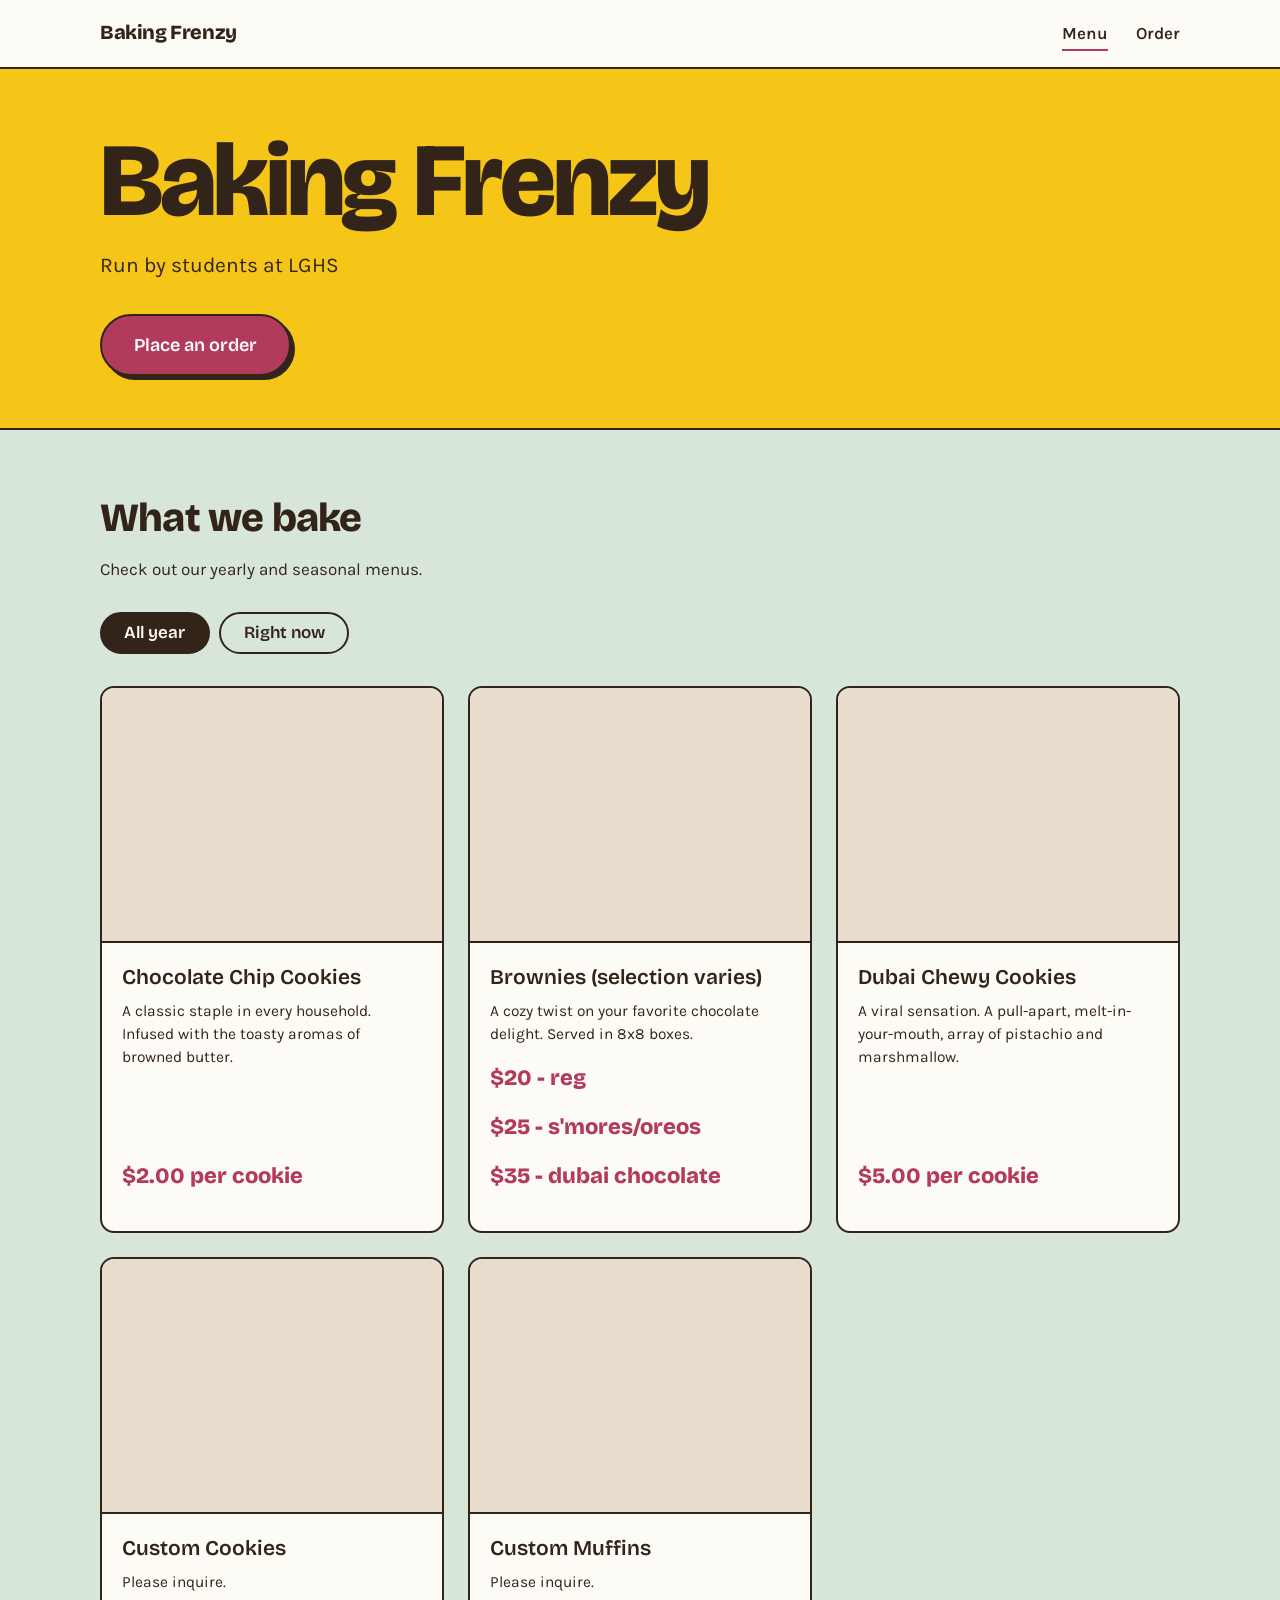
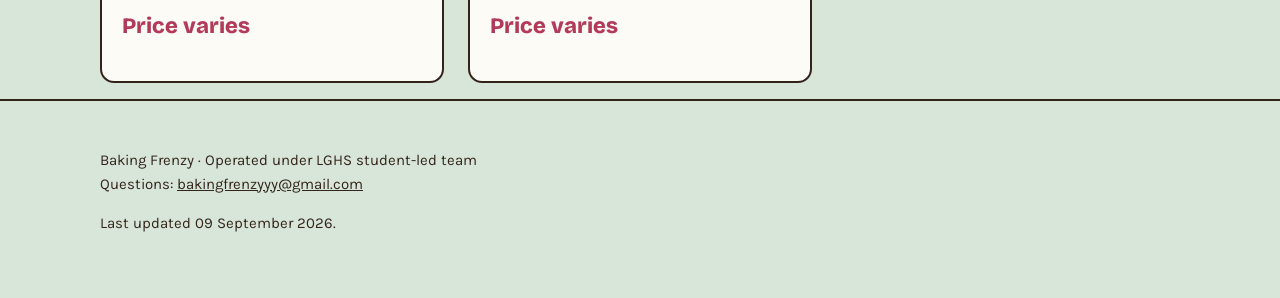
==== index.html @ 13e619d9 "Fix HTML structure for cookie article" ====
<!DOCTYPE html>
<html lang="en">
<head>
<meta charset="utf-8">
<meta name="viewport" content="width=device-width, initial-scale=1">

<!-- EDIT THIS -->
<title>Baking Frenzy</title>
<meta name="description" content="">

<link rel="preconnect" href="https://fonts.googleapis.com">
<link rel="preconnect" href="https://fonts.gstatic.com" crossorigin>
<link href="https://fonts.googleapis.com/css2?family=Bricolage+Grotesque:opsz,wght@12..96,600;12..96,800&family=Karla:ital,wght@0,400;0,600;1,400&display=swap" rel="stylesheet">
<link rel="stylesheet" href="styles.css">
</head>

<body>

<nav class="nav">
  <div class="wrap">
    <a class="shopname" href="index.html">Baking Frenzy</a>
    <a class="link here" href="index.html">Menu</a>
    <a class="link" href="order.html">Order</a>
  </div>
</nav>

<header class="hero">
  <div class="wrap">
    <!-- EDIT THIS -->
    <h1>Baking Frenzy</h1>
    <p>Run by students at LGHS</p>
    <a class="order-btn" href="order.html">Place an order</a>
  </div>
</header>

<main>
  <section class="menu">
    <div class="wrap">
      <h2>What we bake</h2>
      <p class="section-note">Check out our yearly and seasonal menus.</p>

      <div class="tablist" role="tablist" aria-label="Menu sections">
        <button class="tab" role="tab" id="tab-always" aria-controls="panel-always" aria-selected="true">All year</button>
        <button class="tab" role="tab" id="tab-seasonal" aria-controls="panel-seasonal" aria-selected="false">Right now</button>
      </div>

      <section class="panel" id="panel-always" role="tabpanel" aria-labelledby="tab-always" tabindex="0">
        <div class="grid">
          <article class="item">
            <div class="photo" style="background-image: url('images/cookies.jpg')"></div>
            <div class="text">
              <h3>Chocolate Chip Cookies</h3>
              <p>A classic staple in every household. Infused with the toasty aromas of browned butter.</p>
              <p class="price">$2.00 per cookie</p>
            </div>
          </article>
          <article class="item">
            <div class="photo" style="background-image: url('images/brownies.jpg')"></div>
            <div class="text">
              <h3>Brownies (selection varies)</h3>
              <p>A cozy twist on your favorite chocolate delight. Served in 8x8 boxes.</p>
              <p class="price">$20 - reg</p>
              <p class="price">$25 - s'mores/oreos</p>
              <p class="price">$35 - dubai chocolate</p>
            </div>
          </article>
          <article class="item">
            <div class="photo" style="background-image: url('images/lemon-bars.jpg')"></div>
            <div class="text">
              <h3>Dubai Chewy Cookies</h3>
              <p>A viral sensation. A pull-apart, melt-in-your-mouth, array of pistachio and marshmallow.</p>
              <p class="price">$5.00 per cookie</p>
            </div>
          </article>
          <article class="item">
            <div class="photo" style="background-image: url('images/banana-bread.jpg')"></div>
            <div class="text">
              <h3>Custom Cookies</h3>
              <p>Please inquire.</p>
              <p class="price">Price varies</p>
            </div>
          </article>
          <article class="item">
            <div class="photo" style="background-image: url('images/cinnamon-rolls.jpg')"></div>
            <div class="text">
              <h3>Custom Muffins</h3>
              <p>Please inquire.</p>
              <p class="price">Price varies</p>
            </div>
          </article>
      </section>

      <section class="panel" id="panel-seasonal" role="tabpanel" aria-labelledby="tab-seasonal" tabindex="0" hidden>
        <p class="window-note">Available until November 21st.</p>
        <div class="grid">
          <article class="item">
            <div class="photo" style="background-image: url('images/pumpkin-loaf.jpg')"></div>
            <div class="text">
              <h3>Coffee Cake Muffins</h3>
              <p>The ultimate comfort food, topped with iced cinnamon streusel.</p>
              <p class="price">$2.60 per muffin</p>
            </div>
          </article>
          <article class="item">
            <div class="photo" style="background-image: url('images/gingerbread.jpg')"></div>
            <div class="text">
              <h3>Apple Crumble Muffins</h3>
              <p>Warm and cozy, topped with iced cinnamon streusel.</p>
              <p class="price">$3.20 per muffin</p>
            </div>
          </article>
          <article class="item">
            <div class="photo" style="background-image: url('images/apple-hand-pies.jpg')"></div>
            <div class="text">
              <h3>Pumpkin Pie Cookies</h3>
              <p>Pumpkin pie in a cookie.</p>
              <p class="price">$2.80 per cookie</p>
            </div>
          </article>
          <article class="item">
            <div class="photo" style="background-image: url('images/cookies.jpg')"></div>
            <div class="text">
              <h3>Maple-Infused Chocolate Chip Cookies</h3>
              <p>An autumnal twist on a classic chocolate chip cookie.</p>
              <p class="price">$2.25 per cookie</p>
            </div>
          </article>
        </div>
      </section>

    </div>
  </section>
</main>

<footer>
  <div class="wrap">
    <!-- EDIT THIS -->
    <p>Baking Frenzy · Operated under LGHS student-led team<br>
    Questions: <a href="mailto:bakingfrenzyyy@gmail.com">bakingfrenzyyy@gmail.com</a></p>
    <p>Last updated 09 September 2026.</p>
  </div>
</footer>

<script>
/* Tab switching. Works for any number of tabs. */
const tabs = Array.from(document.querySelectorAll('.tab'));

function showTab(tab) {
  tabs.forEach(t => {
    const isChosen = t === tab;
    t.setAttribute('aria-selected', isChosen);
    document.getElementById(t.getAttribute('aria-controls')).hidden = !isChosen;
  });
}

tabs.forEach(tab => {
  tab.addEventListener('click', () => {
    showTab(tab);
    history.replaceState(null, '', '#' + tab.id.replace('tab-', ''));
  });
});

document.querySelector('.tablist').addEventListener('keydown', e => {
  const i = tabs.indexOf(document.activeElement);
  if (i === -1) return;
  let next;
  if (e.key === 'ArrowRight') next = tabs[(i + 1) % tabs.length];
  if (e.key === 'ArrowLeft')  next = tabs[(i - 1 + tabs.length) % tabs.length];
  if (next) { next.focus(); showTab(next); e.preventDefault(); }
});

const fromLink = document.getElementById('tab-' + location.hash.slice(1));
if (fromLink) showTab(fromLink);
</script>

</body>
</html>
---- styles.css ----
/* ============================================================
   COLOURS AND FONTS
   Change these six values and both pages change.
   ============================================================ */
:root {
  --ink:      #33241a;   /* dark cocoa brown — all the text */
  --mint:     #d8e6da;   /* pale pistachio — page background */
  --butter:   #f5c518;   /* yellow — the hero band */
  --card:     #fdfbf6;   /* off-white — the item cards */
  --jam:      #b23a5b;   /* raspberry — prices and the order button */

  --display: "Bricolage Grotesque", system-ui, sans-serif;
  --body:    "Karla", system-ui, sans-serif;
}

*, *::before, *::after { box-sizing: border-box; }

body {
  margin: 0;
  background: var(--mint);
  color: var(--ink);
  font-family: var(--body);
  font-size: 1.0625rem;
  line-height: 1.6;
  -webkit-font-smoothing: antialiased;
}

a:focus-visible, button:focus-visible {
  outline: 3px solid var(--ink);
  outline-offset: 3px;
}

.wrap {
  width: min(1080px, 100% - 2.5rem);
  margin-inline: auto;
}

/* ============================================================
   NAV BAR — sits on every page
   ============================================================ */
.nav {
  background: var(--card);
  border-bottom: 2px solid var(--ink);
}

.nav .wrap {
  display: flex;
  flex-wrap: wrap;
  align-items: baseline;
  gap: 0.5rem 1.75rem;
  padding: 1rem 0;
}

.nav .shopname {
  font-family: var(--display);
  font-weight: 800;
  font-size: 1.25rem;
  letter-spacing: -0.02em;
  text-decoration: none;
  color: var(--ink);
  margin-right: auto;
}

.nav a.link {
  color: var(--ink);
  text-decoration: none;
  font-weight: 600;
  padding-bottom: 2px;
  border-bottom: 2px solid transparent;
}
.nav a.link:hover { border-bottom-color: var(--ink); }

/* Add class="here" to the link for the page you're on */
.nav a.here { border-bottom-color: var(--jam); }

/* ============================================================
   HERO — the yellow band
   ============================================================ */
.hero {
  background: var(--butter);
  border-bottom: 2px solid var(--ink);
  padding: 4rem 0 3.25rem;
}

.hero h1 {
  font-family: var(--display);
  font-weight: 800;
  font-size: clamp(2.75rem, 11vw, 6.5rem);
  line-height: 0.92;
  letter-spacing: -0.03em;
  margin: 0 0 1.25rem;
  max-width: 12ch;
}

.hero p {
  font-size: clamp(1.0625rem, 2.2vw, 1.3125rem);
  max-width: 48ch;
  margin: 0 0 2rem;
}

.hero .fineprint {
  font-size: 0.9375rem;
  margin: 1rem 0 0;
  opacity: 0.75;
}

/* Smaller hero for the order page */
.hero.slim { padding: 3rem 0 2.5rem; }
.hero.slim h1 { font-size: clamp(2.25rem, 8vw, 4rem); max-width: 16ch; }

/* ============================================================
   BUTTON
   ============================================================ */
.order-btn {
  display: inline-block;
  background: var(--jam);
  color: #fff;
  font-family: var(--display);
  font-weight: 600;
  font-size: 1.125rem;
  text-decoration: none;
  padding: 0.9rem 2rem;
  border-radius: 999px;
  border: 2px solid var(--ink);
  box-shadow: 4px 4px 0 var(--ink);
  transition: transform 0.12s ease, box-shadow 0.12s ease;
}
.order-btn:hover {
  transform: translate(2px, 2px);
  box-shadow: 2px 2px 0 var(--ink);
}

/* ============================================================
   MENU + TABS
   ============================================================ */
.menu { padding: 3.5rem 0 1rem; }

.menu h2, .ordering h2 {
  font-family: var(--display);
  font-weight: 800;
  font-size: clamp(1.75rem, 5vw, 2.5rem);
  letter-spacing: -0.02em;
  margin: 0 0 0.4rem;
}

.section-note {
  margin: 0 0 1.75rem;
  max-width: 52ch;
}

.tablist {
  display: flex;
  flex-wrap: wrap;
  gap: 0.6rem;
  margin-bottom: 2rem;
}

.tab {
  font-family: var(--display);
  font-weight: 600;
  font-size: 1.0625rem;
  cursor: pointer;
  background: transparent;
  color: var(--ink);
  border: 2px solid var(--ink);
  border-radius: 999px;
  padding: 0.55rem 1.4rem;
}

/* The selected tab fills in. aria-selected is set by the script,
   so the styling and the accessibility state can never disagree. */
.tab[aria-selected="true"] {
  background: var(--ink);
  color: var(--card);
}

/* Hidden panels. [hidden] needs this because display:grid would override it. */
.panel[hidden] { display: none; }

.grid {
  display: grid;
  grid-template-columns: repeat(auto-fill, minmax(260px, 1fr));
  gap: 1.5rem;
}

.item {
  background: var(--card);
  border: 2px solid var(--ink);
  border-radius: 14px;
  overflow: hidden;
  display: flex;
  flex-direction: column;
}

/* PHOTOS: change the url() in the HTML, e.g. url('images/cookies.jpg')
   A missing file shows a soft colour block, not a broken-image icon. */
.item .photo {
  aspect-ratio: 4 / 3;
  background-color: #e8ddcd;
  background-size: cover;
  background-position: center;
  border-bottom: 2px solid var(--ink);
}

.item .text {
  padding: 1.1rem 1.25rem 1.35rem;
  flex: 1;
  display: flex;
  flex-direction: column;
}

.item h3 {
  font-family: var(--display);
  font-weight: 600;
  font-size: 1.3125rem;
  margin: 0 0 0.35rem;
}

.item p {
  margin: 0 0 1rem;
  font-size: 0.9688rem;
  line-height: 1.5;
}

.item .price {
  margin-top: auto;
  font-family: var(--display);
  font-weight: 800;
  font-size: 1.375rem;
  color: var(--jam);
}

/* When something runs out: <article class="item sold-out"> */
.sold-out { opacity: 0.55; }
.sold-out .price::after {
  content: " · sold out";
  font-family: var(--body);
  font-weight: 400;
  font-size: 0.875rem;
  color: var(--ink);
}

/* Small note above the seasonal list */
.window-note {
  font-style: italic;
  margin: -0.5rem 0 1.5rem;
}

/* ============================================================
   ORDER PAGE
   ============================================================ */
.ordering { padding: 3rem 0 4rem; }

.steps {
  list-style: none;
  counter-reset: step;
  padding: 0;
  margin: 0 0 3rem;
  display: grid;
  grid-template-columns: repeat(auto-fit, minmax(240px, 1fr));
  gap: 2rem;
}

.steps li {
  counter-increment: step;
  padding-top: 0.75rem;
  border-top: 2px solid var(--ink);
}

.steps li::before {
  content: counter(step);
  display: block;
  font-family: var(--display);
  font-weight: 800;
  font-size: 2.25rem;
  line-height: 1;
  margin-bottom: 0.35rem;
}

.steps strong {
  font-family: var(--display);
  font-weight: 600;
  display: block;
  font-size: 1.125rem;
  margin-bottom: 0.2rem;
}

/* Wrapper that keeps the Google Form from overflowing on phones */
.formbox {
  background: var(--card);
  border: 2px solid var(--ink);
  border-radius: 14px;
  padding: 0.5rem;
  max-width: 680px;
}
.formbox iframe {
  width: 100%;
  border: 0;
  display: block;
}

/* ============================================================
   FOOTER
   ============================================================ */
footer {
  border-top: 2px solid var(--ink);
  padding: 2rem 0 3rem;
  font-size: 0.9375rem;
}
footer a { color: var(--ink); }

@media (prefers-reduced-motion: reduce) {
  * { transition: none !important; }
}
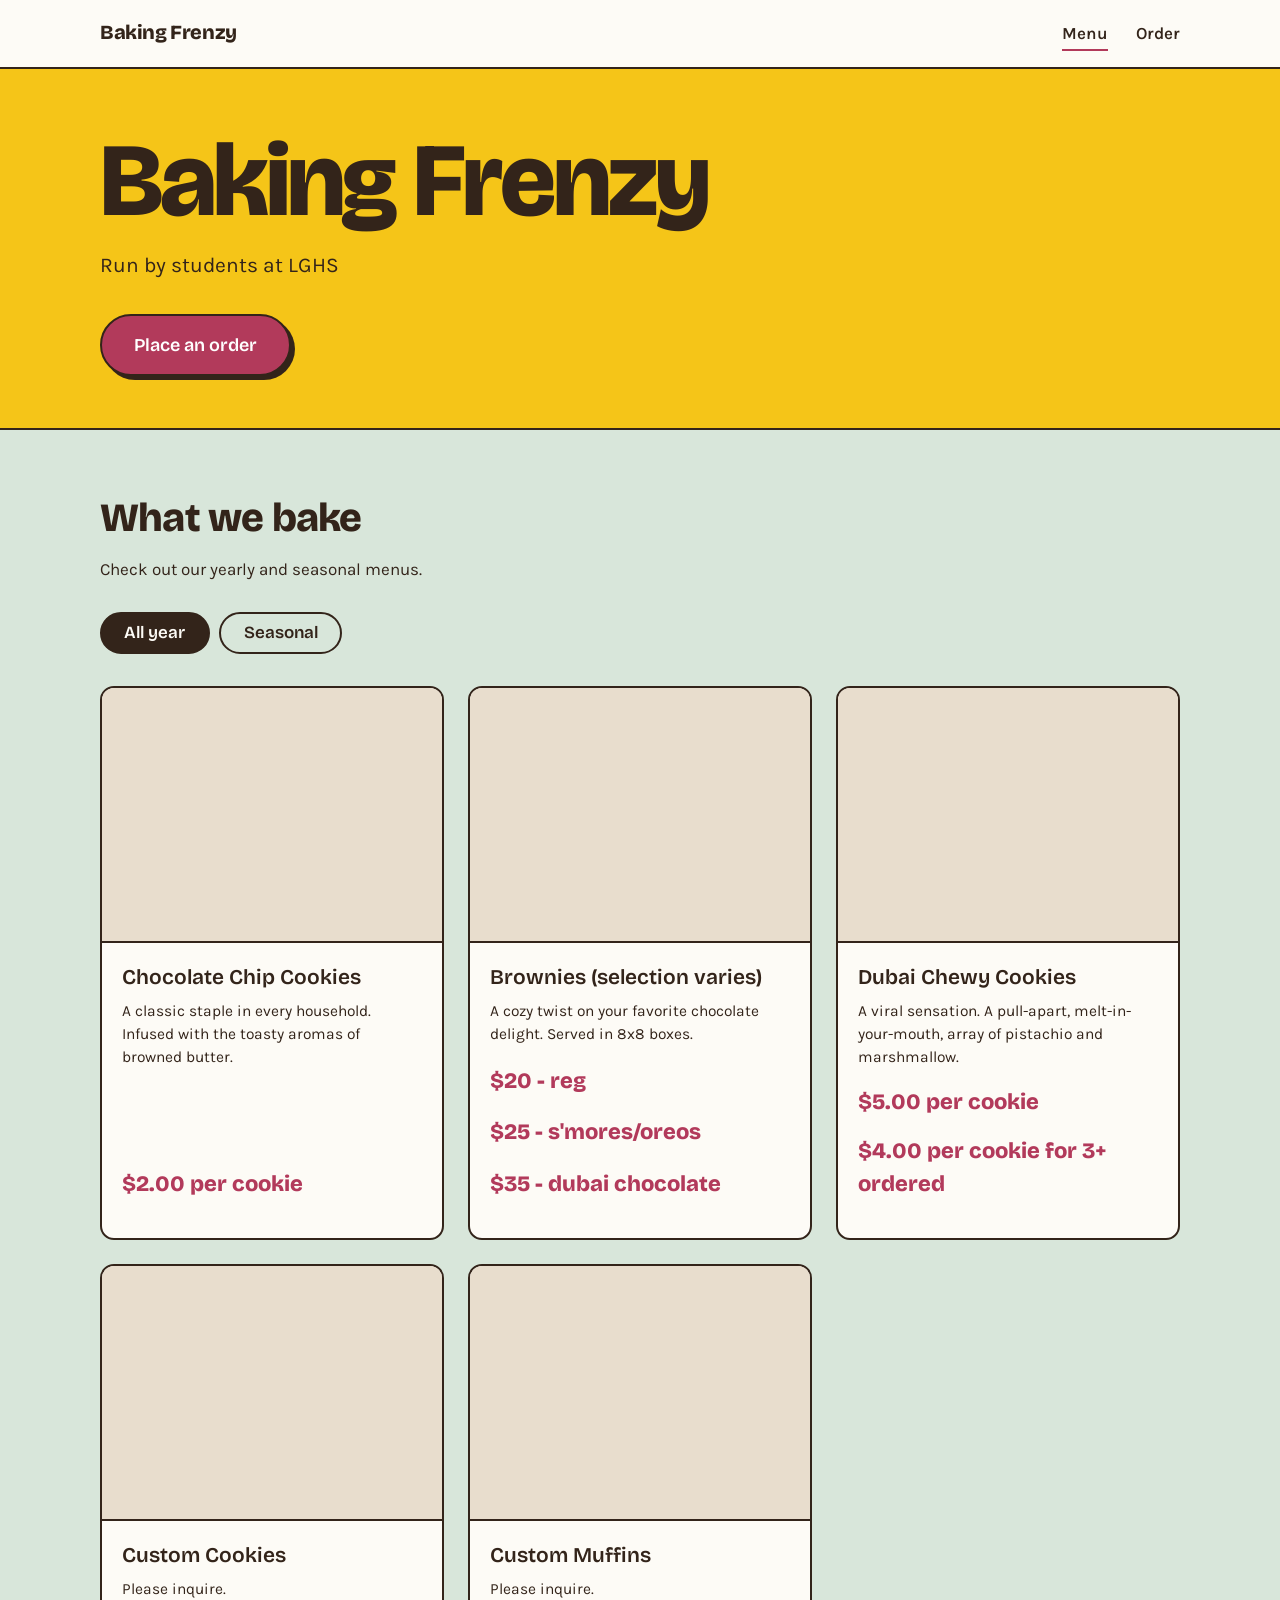
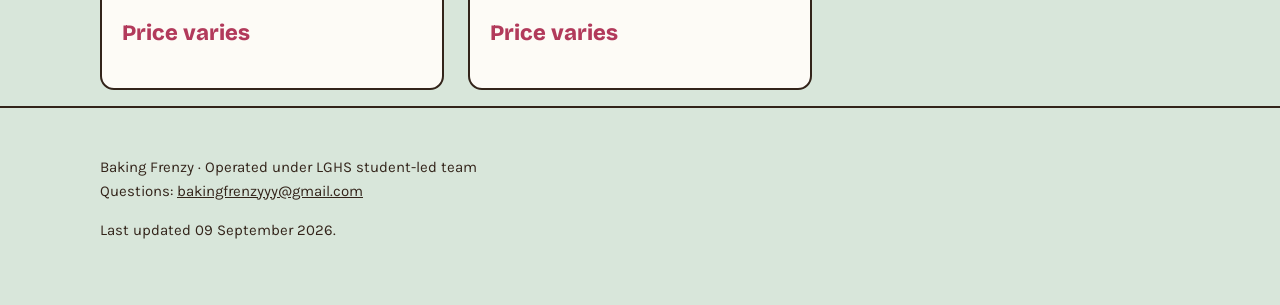
==== commit 5cff4a48: "Change seasonal tab label and update cookie pricing Updated the seasonal tab label and added a price" ====
--- a/index.html
+++ b/index.html
@@ -41,7 +41,7 @@
 
       <div class="tablist" role="tablist" aria-label="Menu sections">
         <button class="tab" role="tab" id="tab-always" aria-controls="panel-always" aria-selected="true">All year</button>
-        <button class="tab" role="tab" id="tab-seasonal" aria-controls="panel-seasonal" aria-selected="false">Right now</button>
+        <button class="tab" role="tab" id="tab-seasonal" aria-controls="panel-seasonal" aria-selected="false">Seasonal</button>
       </div>
 
       <section class="panel" id="panel-always" role="tabpanel" aria-labelledby="tab-always" tabindex="0">
@@ -70,6 +70,7 @@
               <h3>Dubai Chewy Cookies</h3>
               <p>A viral sensation. A pull-apart, melt-in-your-mouth, array of pistachio and marshmallow.</p>
               <p class="price">$5.00 per cookie</p>
+              <p class="price">$4.00 per cookie for 3+ ordered</p>
             </div>
           </article>
           <article class="item">
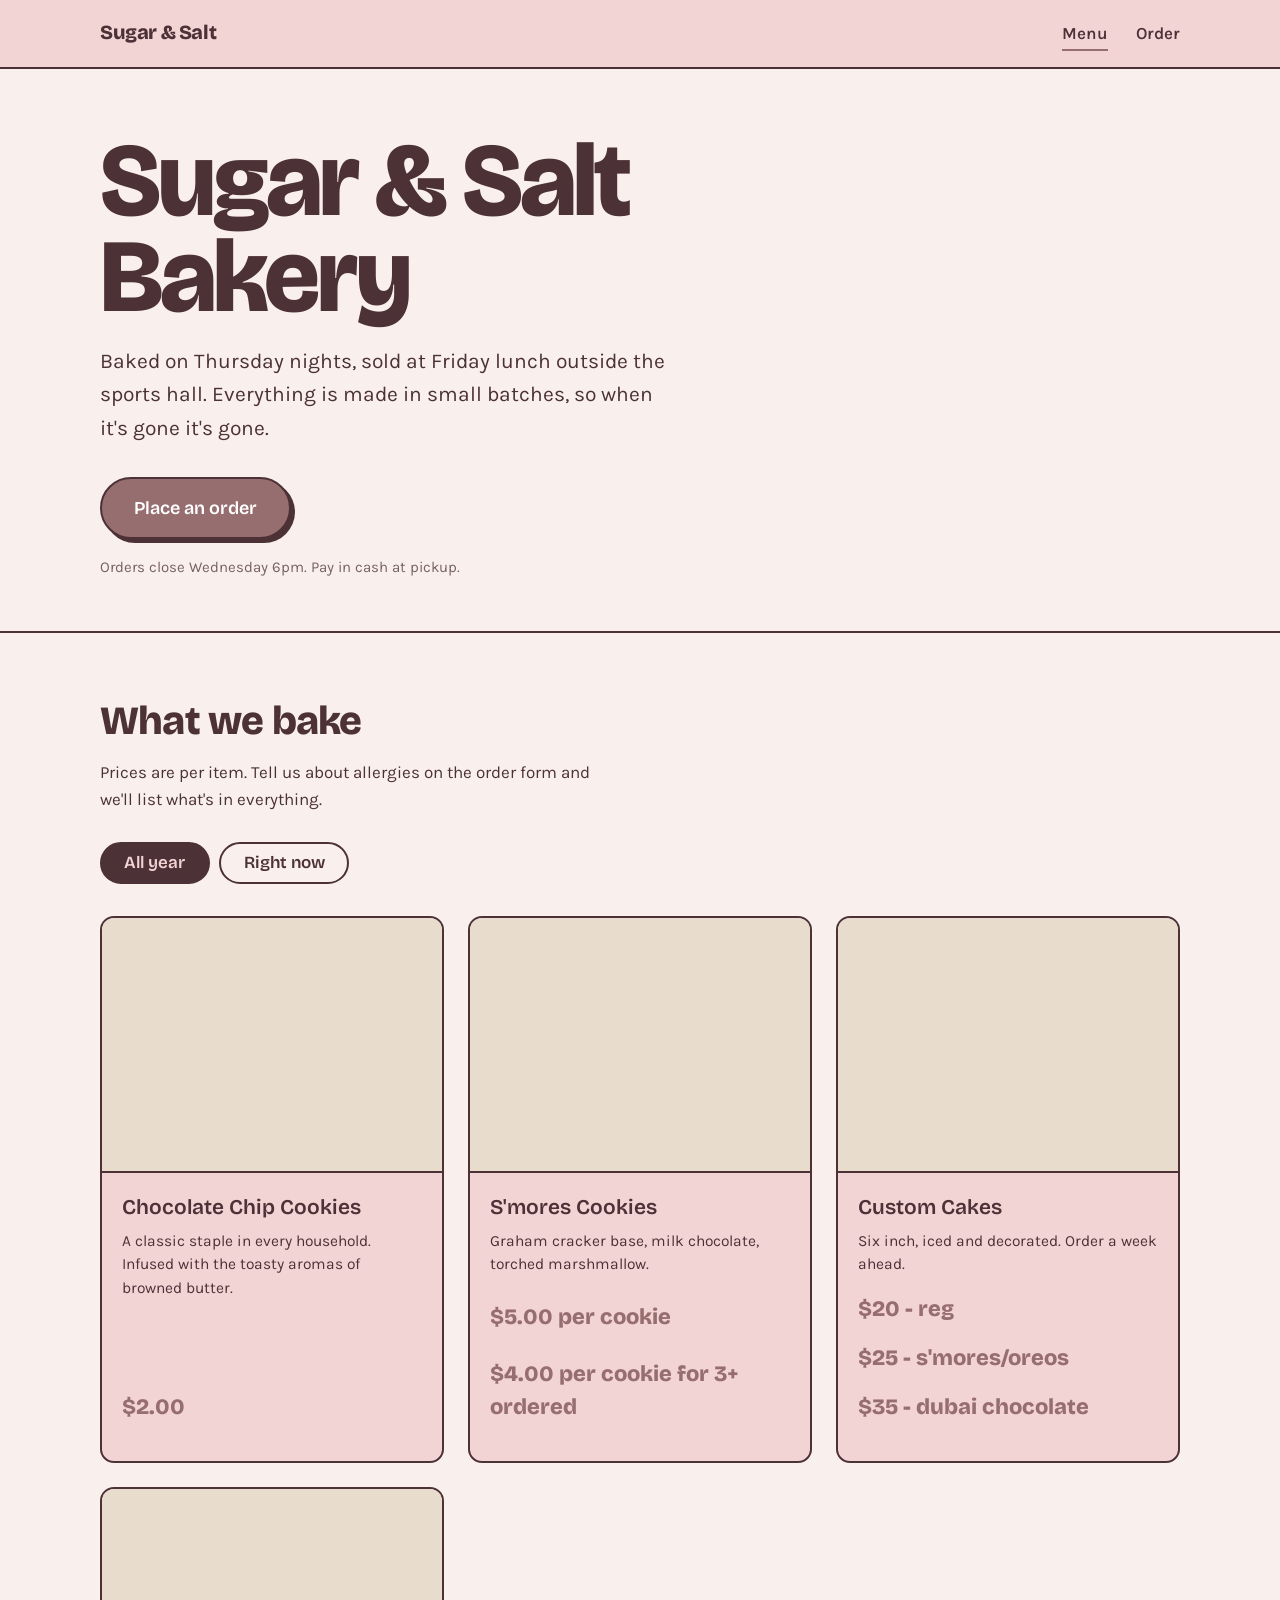
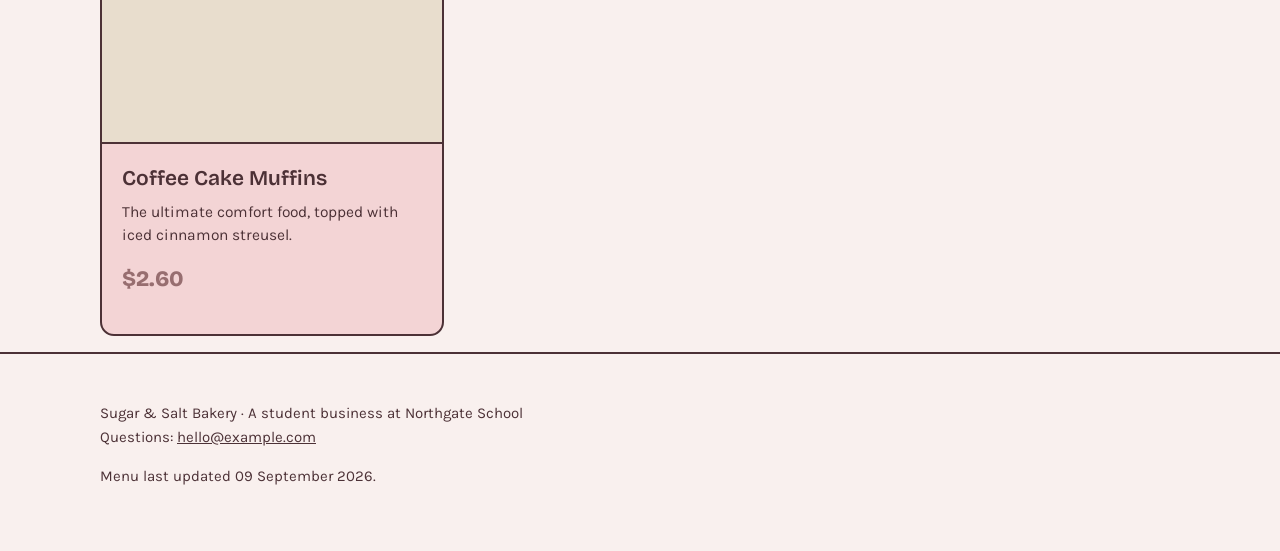
==== commit 3e82c3b6: "Add files via upload" ====
--- a/index.html
+++ b/index.html
@@ -1,178 +1,165 @@
-<!DOCTYPE html>
-<html lang="en">
-<head>
-<meta charset="utf-8">
-<meta name="viewport" content="width=device-width, initial-scale=1">
-
-<!-- EDIT THIS -->
-<title>Baking Frenzy</title>
-<meta name="description" content="">
-
-<link rel="preconnect" href="https://fonts.googleapis.com">
-<link rel="preconnect" href="https://fonts.gstatic.com" crossorigin>
-<link href="https://fonts.googleapis.com/css2?family=Bricolage+Grotesque:opsz,wght@12..96,600;12..96,800&family=Karla:ital,wght@0,400;0,600;1,400&display=swap" rel="stylesheet">
-<link rel="stylesheet" href="styles.css">
-</head>
-
-<body>
-
-<nav class="nav">
-  <div class="wrap">
-    <a class="shopname" href="index.html">Baking Frenzy</a>
-    <a class="link here" href="index.html">Menu</a>
-    <a class="link" href="order.html">Order</a>
-  </div>
-</nav>
-
-<header class="hero">
-  <div class="wrap">
-    <!-- EDIT THIS -->
-    <h1>Baking Frenzy</h1>
-    <p>Run by students at LGHS</p>
-    <a class="order-btn" href="order.html">Place an order</a>
-  </div>
-</header>
-
-<main>
-  <section class="menu">
-    <div class="wrap">
-      <h2>What we bake</h2>
-      <p class="section-note">Check out our yearly and seasonal menus.</p>
-
-      <div class="tablist" role="tablist" aria-label="Menu sections">
-        <button class="tab" role="tab" id="tab-always" aria-controls="panel-always" aria-selected="true">All year</button>
-        <button class="tab" role="tab" id="tab-seasonal" aria-controls="panel-seasonal" aria-selected="false">Seasonal</button>
-      </div>
-
-      <section class="panel" id="panel-always" role="tabpanel" aria-labelledby="tab-always" tabindex="0">
-        <div class="grid">
-          <article class="item">
-            <div class="photo" style="background-image: url('images/cookies.jpg')"></div>
-            <div class="text">
-              <h3>Chocolate Chip Cookies</h3>
-              <p>A classic staple in every household. Infused with the toasty aromas of browned butter.</p>
-              <p class="price">$2.00 per cookie</p>
-            </div>
-          </article>
-          <article class="item">
-            <div class="photo" style="background-image: url('images/brownies.jpg')"></div>
-            <div class="text">
-              <h3>Brownies (selection varies)</h3>
-              <p>A cozy twist on your favorite chocolate delight. Served in 8x8 boxes.</p>
-              <p class="price">$20 - reg</p>
-              <p class="price">$25 - s'mores/oreos</p>
-              <p class="price">$35 - dubai chocolate</p>
-            </div>
-          </article>
-          <article class="item">
-            <div class="photo" style="background-image: url('images/lemon-bars.jpg')"></div>
-            <div class="text">
-              <h3>Dubai Chewy Cookies</h3>
-              <p>A viral sensation. A pull-apart, melt-in-your-mouth, array of pistachio and marshmallow.</p>
-              <p class="price">$5.00 per cookie</p>
-              <p class="price">$4.00 per cookie for 3+ ordered</p>
-            </div>
-          </article>
-          <article class="item">
-            <div class="photo" style="background-image: url('images/banana-bread.jpg')"></div>
-            <div class="text">
-              <h3>Custom Cookies</h3>
-              <p>Please inquire.</p>
-              <p class="price">Price varies</p>
-            </div>
-          </article>
-          <article class="item">
-            <div class="photo" style="background-image: url('images/cinnamon-rolls.jpg')"></div>
-            <div class="text">
-              <h3>Custom Muffins</h3>
-              <p>Please inquire.</p>
-              <p class="price">Price varies</p>
-            </div>
-          </article>
-      </section>
-
-      <section class="panel" id="panel-seasonal" role="tabpanel" aria-labelledby="tab-seasonal" tabindex="0" hidden>
-        <p class="window-note">Available until November 21st.</p>
-        <div class="grid">
-          <article class="item">
-            <div class="photo" style="background-image: url('images/pumpkin-loaf.jpg')"></div>
-            <div class="text">
-              <h3>Coffee Cake Muffins</h3>
-              <p>The ultimate comfort food, topped with iced cinnamon streusel.</p>
-              <p class="price">$2.60 per muffin</p>
-            </div>
-          </article>
-          <article class="item">
-            <div class="photo" style="background-image: url('images/gingerbread.jpg')"></div>
-            <div class="text">
-              <h3>Apple Crumble Muffins</h3>
-              <p>Warm and cozy, topped with iced cinnamon streusel.</p>
-              <p class="price">$3.20 per muffin</p>
-            </div>
-          </article>
-          <article class="item">
-            <div class="photo" style="background-image: url('images/apple-hand-pies.jpg')"></div>
-            <div class="text">
-              <h3>Pumpkin Pie Cookies</h3>
-              <p>Pumpkin pie in a cookie.</p>
-              <p class="price">$2.80 per cookie</p>
-            </div>
-          </article>
-          <article class="item">
-            <div class="photo" style="background-image: url('images/cookies.jpg')"></div>
-            <div class="text">
-              <h3>Maple-Infused Chocolate Chip Cookies</h3>
-              <p>An autumnal twist on a classic chocolate chip cookie.</p>
-              <p class="price">$2.25 per cookie</p>
-            </div>
-          </article>
-        </div>
-      </section>
-
-    </div>
-  </section>
-</main>
-
-<footer>
-  <div class="wrap">
-    <!-- EDIT THIS -->
-    <p>Baking Frenzy · Operated under LGHS student-led team<br>
-    Questions: <a href="mailto:bakingfrenzyyy@gmail.com">bakingfrenzyyy@gmail.com</a></p>
-    <p>Last updated 09 September 2026.</p>
-  </div>
-</footer>
-
-<script>
-/* Tab switching. Works for any number of tabs. */
-const tabs = Array.from(document.querySelectorAll('.tab'));
-
-function showTab(tab) {
-  tabs.forEach(t => {
-    const isChosen = t === tab;
-    t.setAttribute('aria-selected', isChosen);
-    document.getElementById(t.getAttribute('aria-controls')).hidden = !isChosen;
-  });
-}
-
-tabs.forEach(tab => {
-  tab.addEventListener('click', () => {
-    showTab(tab);
-    history.replaceState(null, '', '#' + tab.id.replace('tab-', ''));
-  });
-});
-
-document.querySelector('.tablist').addEventListener('keydown', e => {
-  const i = tabs.indexOf(document.activeElement);
-  if (i === -1) return;
-  let next;
-  if (e.key === 'ArrowRight') next = tabs[(i + 1) % tabs.length];
-  if (e.key === 'ArrowLeft')  next = tabs[(i - 1 + tabs.length) % tabs.length];
-  if (next) { next.focus(); showTab(next); e.preventDefault(); }
-});
-
-const fromLink = document.getElementById('tab-' + location.hash.slice(1));
-if (fromLink) showTab(fromLink);
-</script>
-
-</body>
-</html>
+<!DOCTYPE html>
+<html lang="en">
+<head>
+<meta charset="utf-8">
+<meta name="viewport" content="width=device-width, initial-scale=1">
+
+<!-- EDIT THIS -->
+<title>Sugar &amp; Salt Bakery — fresh bakes, Fridays at school</title>
+<meta name="description" content="Small-batch cookies, brownies and breads. Order by Wednesday, pick up Friday lunch.">
+
+<link rel="preconnect" href="https://fonts.googleapis.com">
+<link rel="preconnect" href="https://fonts.gstatic.com" crossorigin>
+<link href="https://fonts.googleapis.com/css2?family=Bricolage+Grotesque:opsz,wght@12..96,600;12..96,800&family=Karla:ital,wght@0,400;0,600;1,400&display=swap" rel="stylesheet">
+<link rel="stylesheet" href="styles.css">
+</head>
+
+<body>
+
+<nav class="nav">
+  <div class="wrap">
+    <a class="shopname" href="index.html">Sugar &amp; Salt</a>
+    <a class="link here" href="index.html">Menu</a>
+    <a class="link" href="order.html">Order</a>
+  </div>
+</nav>
+
+<header class="hero">
+  <div class="wrap">
+    <!-- EDIT THIS -->
+    <h1>Sugar &amp; Salt Bakery</h1>
+    <p>Baked on Thursday nights, sold at Friday lunch outside the sports hall. Everything is made in small batches, so when it's gone it's gone.</p>
+    <a class="order-btn" href="order.html">Place an order</a>
+    <p class="fineprint">Orders close Wednesday 6pm. Pay in cash at pickup.</p>
+  </div>
+</header>
+
+<main>
+  <section class="menu">
+    <div class="wrap">
+      <h2>What we bake</h2>
+      <p class="section-note">Prices are per item. Tell us about allergies on the order form and we'll list what's in everything.</p>
+
+      <div class="tablist" role="tablist" aria-label="Menu sections">
+        <button class="tab" role="tab" id="tab-always" aria-controls="panel-always" aria-selected="true">All year</button>
+        <button class="tab" role="tab" id="tab-seasonal" aria-controls="panel-seasonal" aria-selected="false">Right now</button>
+      </div>
+
+      <section class="panel" id="panel-always" role="tabpanel" aria-labelledby="tab-always" tabindex="0">
+        <div class="grid">
+          <article class="item">
+            <div class="photo" style="background-image: url('images/cookies.jpg')"></div>
+            <div class="text">
+              <h3>Chocolate Chip Cookies</h3>
+              <p>A classic staple in every household. Infused with the toasty aromas of browned butter.</p>
+              <p class="price">$2.00</p>
+            </div>
+          </article>
+          <article class="item">
+            <div class="photo" style="background-image: url('images/smores.jpg')"></div>
+            <div class="text">
+              <h3>S&#x27;mores Cookies</h3>
+              <p>Graham cracker base, milk chocolate, torched marshmallow.</p>
+              <p class="price">$5.00 per cookie</p>
+              <p class="price">$4.00 per cookie for 3+ ordered</p>
+            </div>
+          </article>
+          <article class="item">
+            <div class="photo" style="background-image: url('images/cakes.jpg')"></div>
+            <div class="text">
+              <h3>Custom Cakes</h3>
+              <p>Six inch, iced and decorated. Order a week ahead.</p>
+              <p class="price">$20 - reg</p>
+              <p class="price">$25 - s&#x27;mores/oreos</p>
+              <p class="price">$35 - dubai chocolate</p>
+            </div>
+          </article>
+          <article class="item">
+            <div class="photo" style="background-image: url('images/muffins.jpg')"></div>
+            <div class="text">
+              <h3>Coffee Cake Muffins</h3>
+              <p>The ultimate comfort food, topped with iced cinnamon streusel.</p>
+              <p class="price">$2.60</p>
+            </div>
+          </article>
+        </div>
+      </section>
+
+      <section class="panel" id="panel-seasonal" role="tabpanel" aria-labelledby="tab-seasonal" tabindex="0" hidden>
+        <p class="window-note">Available until November 21st.</p>
+        <div class="grid">
+          <article class="item">
+            <div class="photo" style="background-image: url('images/maple-cookies.jpg')"></div>
+            <div class="text">
+              <h3>Maple-Infused Chocolate Chip Cookies</h3>
+              <p>An autumnal twist on a classic chocolate chip cookie.</p>
+              <p class="price">$2.25</p>
+            </div>
+          </article>
+          <article class="item">
+            <div class="photo" style="background-image: url('images/pumpkin-loaf.jpg')"></div>
+            <div class="text">
+              <h3>Pumpkin Spice Loaf</h3>
+              <p>Real roasted pumpkin, cream cheese glaze.</p>
+              <p class="price">$2.50 per slice</p>
+              <p class="price">$14.00 whole loaf</p>
+            </div>
+          </article>
+          <article class="item sold-out">
+            <div class="photo" style="background-image: url('images/gingerbread.jpg')"></div>
+            <div class="text">
+              <h3>Gingerbread People</h3>
+              <p>Back in December. Iced buttons, slightly wonky faces.</p>
+              <p class="price">$2.00</p>
+            </div>
+          </article>
+        </div>
+      </section>
+
+    </div>
+  </section>
+</main>
+
+<footer>
+  <div class="wrap">
+    <!-- EDIT THIS -->
+    <p>Sugar &amp; Salt Bakery · A student business at Northgate School<br>
+    Questions: <a href="mailto:hello@example.com">hello@example.com</a></p>
+    <p>Menu last updated 09 September 2026.</p>
+  </div>
+</footer>
+
+<script>
+/* Tab switching. Works for any number of tabs. */
+const tabs = Array.from(document.querySelectorAll('.tab'));
+
+function showTab(tab) {
+  tabs.forEach(t => {
+    const isChosen = t === tab;
+    t.setAttribute('aria-selected', isChosen);
+    document.getElementById(t.getAttribute('aria-controls')).hidden = !isChosen;
+  });
+}
+
+tabs.forEach(tab => {
+  tab.addEventListener('click', () => {
+    showTab(tab);
+    history.replaceState(null, '', '#' + tab.id.replace('tab-', ''));
+  });
+});
+
+document.querySelector('.tablist').addEventListener('keydown', e => {
+  const i = tabs.indexOf(document.activeElement);
+  if (i === -1) return;
+  let next;
+  if (e.key === 'ArrowRight') next = tabs[(i + 1) % tabs.length];
+  if (e.key === 'ArrowLeft')  next = tabs[(i - 1 + tabs.length) % tabs.length];
+  if (next) { next.focus(); showTab(next); e.preventDefault(); }
+});
+
+const fromLink = document.getElementById('tab-' + location.hash.slice(1));
+if (fromLink) showTab(fromLink);
+</script>
+
+</body>
+</html>
--- a/styles.css
+++ b/styles.css
@@ -3,11 +3,10 @@
    Change these six values and both pages change.
    ============================================================ */
 :root {
-  --ink:      #33241a;   /* dark cocoa brown — all the text */
-  --mint:     #d8e6da;   /* pale pistachio — page background */
-  --butter:   #f5c518;   /* yellow — the hero band */
-  --card:     #fdfbf6;   /* off-white — the item cards */
-  --jam:      #b23a5b;   /* raspberry — prices and the order button */
+  --text:      #4c3136;   /* dark  brown — all of the text */
+  --bg:     #F9f0ee;   /* cream — page background */
+  --card:     #F3d4d5;   /* light pink — the item cards */
+  --button:      #976e70;   /* light brown — prices and the order button */
 
   --display: "Bricolage Grotesque", system-ui, sans-serif;
   --body:    "Karla", system-ui, sans-serif;
@@ -17,8 +16,8 @@
 
 body {
   margin: 0;
-  background: var(--mint);
-  color: var(--ink);
+  background: var(--bg);
+  color: var(--text);
   font-family: var(--body);
   font-size: 1.0625rem;
   line-height: 1.6;
@@ -26,7 +25,7 @@
 }
 
 a:focus-visible, button:focus-visible {
-  outline: 3px solid var(--ink);
+  outline: 3px solid var(--text);
   outline-offset: 3px;
 }
 
@@ -40,7 +39,7 @@
    ============================================================ */
 .nav {
   background: var(--card);
-  border-bottom: 2px solid var(--ink);
+  border-bottom: 2px solid var(--text);
 }
 
 .nav .wrap {
@@ -57,28 +56,30 @@
   font-size: 1.25rem;
   letter-spacing: -0.02em;
   text-decoration: none;
-  color: var(--ink);
+  color: var(--text);
   margin-right: auto;
 }
 
 .nav a.link {
-  color: var(--ink);
+  color: var(--text);
   text-decoration: none;
   font-weight: 600;
   padding-bottom: 2px;
   border-bottom: 2px solid transparent;
 }
-.nav a.link:hover { border-bottom-color: var(--ink); }
+.nav a.link:hover { border-bottom-color: var(--text); }
 
 /* Add class="here" to the link for the page you're on */
-.nav a.here { border-bottom-color: var(--jam); }
-
-/* ============================================================
-   HERO — the yellow band
+.nav a.here { border-bottom-color: var(--button); }
+
+/* ============================================================
+   HERO — the header
    ============================================================ */
 .hero {
-  background: var(--butter);
-  border-bottom: 2px solid var(--ink);
+  background: url('images/pinkneapolitan.png');
+  background-size: cover;
+  background-position: center;
+  border-bottom: 2px solid var(--text);
   padding: 4rem 0 3.25rem;
 }
 
@@ -113,7 +114,7 @@
    ============================================================ */
 .order-btn {
   display: inline-block;
-  background: var(--jam);
+  background: var(--button);
   color: #fff;
   font-family: var(--display);
   font-weight: 600;
@@ -121,13 +122,13 @@
   text-decoration: none;
   padding: 0.9rem 2rem;
   border-radius: 999px;
-  border: 2px solid var(--ink);
-  box-shadow: 4px 4px 0 var(--ink);
+  border: 2px solid var(--text);
+  box-shadow: 4px 4px 0 var(--text);
   transition: transform 0.12s ease, box-shadow 0.12s ease;
 }
 .order-btn:hover {
   transform: translate(2px, 2px);
-  box-shadow: 2px 2px 0 var(--ink);
+  box-shadow: 2px 2px 0 var(--text);
 }
 
 /* ============================================================
@@ -161,8 +162,8 @@
   font-size: 1.0625rem;
   cursor: pointer;
   background: transparent;
-  color: var(--ink);
-  border: 2px solid var(--ink);
+  color: var(--text);
+  border: 2px solid var(--text);
   border-radius: 999px;
   padding: 0.55rem 1.4rem;
 }
@@ -170,7 +171,7 @@
 /* The selected tab fills in. aria-selected is set by the script,
    so the styling and the accessibility state can never disagree. */
 .tab[aria-selected="true"] {
-  background: var(--ink);
+  background: var(--text);
   color: var(--card);
 }
 
@@ -185,7 +186,7 @@
 
 .item {
   background: var(--card);
-  border: 2px solid var(--ink);
+  border: 2px solid var(--text);
   border-radius: 14px;
   overflow: hidden;
   display: flex;
@@ -199,7 +200,7 @@
   background-color: #e8ddcd;
   background-size: cover;
   background-position: center;
-  border-bottom: 2px solid var(--ink);
+  border-bottom: 2px solid var(--text);
 }
 
 .item .text {
@@ -227,7 +228,7 @@
   font-family: var(--display);
   font-weight: 800;
   font-size: 1.375rem;
-  color: var(--jam);
+  color: var(--button);
 }
 
 /* When something runs out: <article class="item sold-out"> */
@@ -237,7 +238,7 @@
   font-family: var(--body);
   font-weight: 400;
   font-size: 0.875rem;
-  color: var(--ink);
+  color: var(--text);
 }
 
 /* Small note above the seasonal list */
@@ -264,7 +265,7 @@
 .steps li {
   counter-increment: step;
   padding-top: 0.75rem;
-  border-top: 2px solid var(--ink);
+  border-top: 2px solid var(--text);
 }
 
 .steps li::before {
@@ -288,7 +289,7 @@
 /* Wrapper that keeps the Google Form from overflowing on phones */
 .formbox {
   background: var(--card);
-  border: 2px solid var(--ink);
+  border: 2px solid var(--text);
   border-radius: 14px;
   padding: 0.5rem;
   max-width: 680px;
@@ -303,11 +304,11 @@
    FOOTER
    ============================================================ */
 footer {
-  border-top: 2px solid var(--ink);
+  border-top: 2px solid var(--text);
   padding: 2rem 0 3rem;
   font-size: 0.9375rem;
 }
-footer a { color: var(--ink); }
+footer a { color: var(--text); }
 
 @media (prefers-reduced-motion: reduce) {
   * { transition: none !important; }
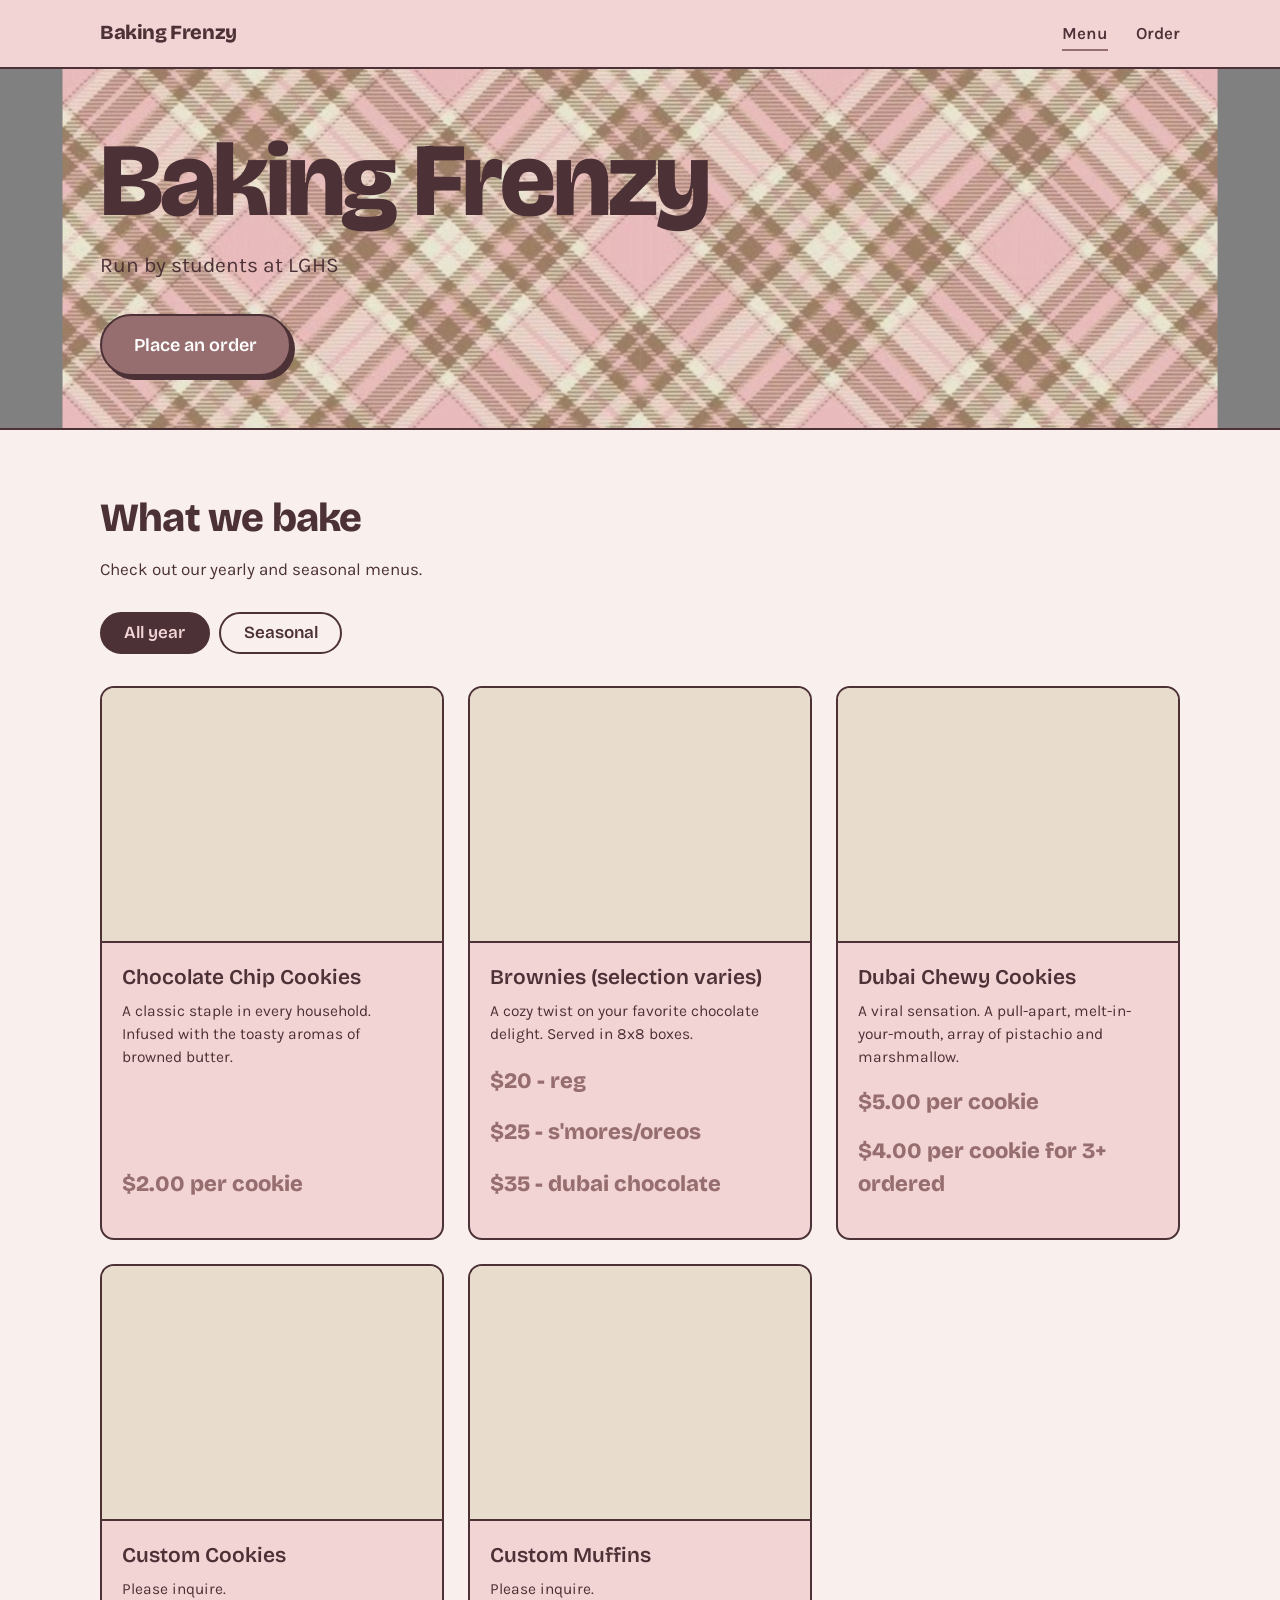
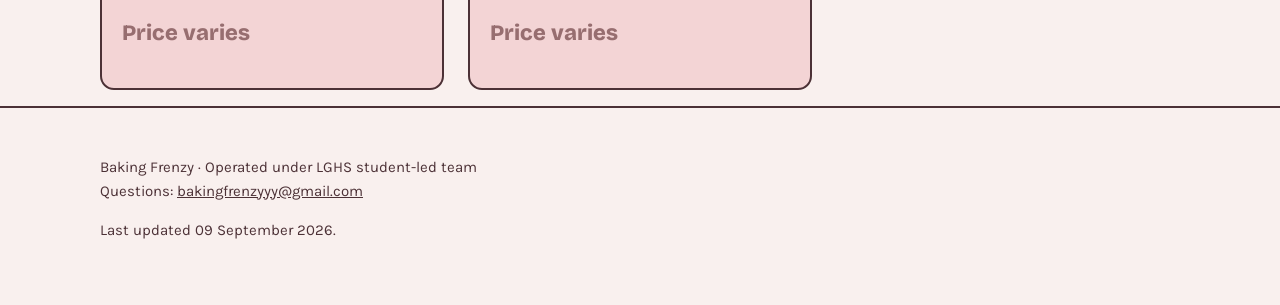
==== commit 760d50d0: "recommit after build went wrong" ====
--- a/index.html
+++ b/index.html
@@ -5,8 +5,8 @@
 <meta name="viewport" content="width=device-width, initial-scale=1">
 
 <!-- EDIT THIS -->
-<title>Sugar &amp; Salt Bakery — fresh bakes, Fridays at school</title>
-<meta name="description" content="Small-batch cookies, brownies and breads. Order by Wednesday, pick up Friday lunch.">
+<title>Baking Frenzy</title>
+<meta name="description" content="">
 
 <link rel="preconnect" href="https://fonts.googleapis.com">
 <link rel="preconnect" href="https://fonts.gstatic.com" crossorigin>
@@ -18,7 +18,7 @@
 
 <nav class="nav">
   <div class="wrap">
-    <a class="shopname" href="index.html">Sugar &amp; Salt</a>
+    <a class="shopname" href="index.html">Baking Frenzy</a>
     <a class="link here" href="index.html">Menu</a>
     <a class="link" href="order.html">Order</a>
   </div>
@@ -27,10 +27,9 @@
 <header class="hero">
   <div class="wrap">
     <!-- EDIT THIS -->
-    <h1>Sugar &amp; Salt Bakery</h1>
-    <p>Baked on Thursday nights, sold at Friday lunch outside the sports hall. Everything is made in small batches, so when it's gone it's gone.</p>
+    <h1>Baking Frenzy</h1>
+    <p>Run by students at LGHS</p>
     <a class="order-btn" href="order.html">Place an order</a>
-    <p class="fineprint">Orders close Wednesday 6pm. Pay in cash at pickup.</p>
   </div>
 </header>
 
@@ -38,11 +37,11 @@
   <section class="menu">
     <div class="wrap">
       <h2>What we bake</h2>
-      <p class="section-note">Prices are per item. Tell us about allergies on the order form and we'll list what's in everything.</p>
+      <p class="section-note">Check out our yearly and seasonal menus.</p>
 
       <div class="tablist" role="tablist" aria-label="Menu sections">
         <button class="tab" role="tab" id="tab-always" aria-controls="panel-always" aria-selected="true">All year</button>
-        <button class="tab" role="tab" id="tab-seasonal" aria-controls="panel-seasonal" aria-selected="false">Right now</button>
+        <button class="tab" role="tab" id="tab-seasonal" aria-controls="panel-seasonal" aria-selected="false">Seasonal</button>
       </div>
 
       <section class="panel" id="panel-always" role="tabpanel" aria-labelledby="tab-always" tabindex="0">
@@ -52,65 +51,79 @@
             <div class="text">
               <h3>Chocolate Chip Cookies</h3>
               <p>A classic staple in every household. Infused with the toasty aromas of browned butter.</p>
-              <p class="price">$2.00</p>
+              <p class="price">$2.00 per cookie</p>
             </div>
           </article>
           <article class="item">
-            <div class="photo" style="background-image: url('images/smores.jpg')"></div>
+            <div class="photo" style="background-image: url('images/brownies.jpg')"></div>
             <div class="text">
-              <h3>S&#x27;mores Cookies</h3>
-              <p>Graham cracker base, milk chocolate, torched marshmallow.</p>
+              <h3>Brownies (selection varies)</h3>
+              <p>A cozy twist on your favorite chocolate delight. Served in 8x8 boxes.</p>
+              <p class="price">$20 - reg</p>
+              <p class="price">$25 - s'mores/oreos</p>
+              <p class="price">$35 - dubai chocolate</p>
+            </div>
+          </article>
+          <article class="item">
+            <div class="photo" style="background-image: url('images/lemon-bars.jpg')"></div>
+            <div class="text">
+              <h3>Dubai Chewy Cookies</h3>
+              <p>A viral sensation. A pull-apart, melt-in-your-mouth, array of pistachio and marshmallow.</p>
               <p class="price">$5.00 per cookie</p>
               <p class="price">$4.00 per cookie for 3+ ordered</p>
             </div>
           </article>
           <article class="item">
-            <div class="photo" style="background-image: url('images/cakes.jpg')"></div>
+            <div class="photo" style="background-image: url('images/banana-bread.jpg')"></div>
             <div class="text">
-              <h3>Custom Cakes</h3>
-              <p>Six inch, iced and decorated. Order a week ahead.</p>
-              <p class="price">$20 - reg</p>
-              <p class="price">$25 - s&#x27;mores/oreos</p>
-              <p class="price">$35 - dubai chocolate</p>
+              <h3>Custom Cookies</h3>
+              <p>Please inquire.</p>
+              <p class="price">Price varies</p>
             </div>
           </article>
           <article class="item">
-            <div class="photo" style="background-image: url('images/muffins.jpg')"></div>
+            <div class="photo" style="background-image: url('images/cinnamon-rolls.jpg')"></div>
             <div class="text">
-              <h3>Coffee Cake Muffins</h3>
-              <p>The ultimate comfort food, topped with iced cinnamon streusel.</p>
-              <p class="price">$2.60</p>
+              <h3>Custom Muffins</h3>
+              <p>Please inquire.</p>
+              <p class="price">Price varies</p>
             </div>
           </article>
-        </div>
       </section>
 
       <section class="panel" id="panel-seasonal" role="tabpanel" aria-labelledby="tab-seasonal" tabindex="0" hidden>
         <p class="window-note">Available until November 21st.</p>
         <div class="grid">
           <article class="item">
-            <div class="photo" style="background-image: url('images/maple-cookies.jpg')"></div>
+            <div class="photo" style="background-image: url('images/pumpkin-loaf.jpg')"></div>
+            <div class="text">
+              <h3>Coffee Cake Muffins</h3>
+              <p>The ultimate comfort food, topped with iced cinnamon streusel.</p>
+              <p class="price">$2.60 per muffin</p>
+            </div>
+          </article>
+          <article class="item">
+            <div class="photo" style="background-image: url('images/gingerbread.jpg')"></div>
+            <div class="text">
+              <h3>Apple Crumble Muffins</h3>
+              <p>Warm and cozy, topped with iced cinnamon streusel.</p>
+              <p class="price">$3.20 per muffin</p>
+            </div>
+          </article>
+          <article class="item">
+            <div class="photo" style="background-image: url('images/apple-hand-pies.jpg')"></div>
+            <div class="text">
+              <h3>Pumpkin Pie Cookies</h3>
+              <p>Pumpkin pie in a cookie.</p>
+              <p class="price">$2.80 per cookie</p>
+            </div>
+          </article>
+          <article class="item">
+            <div class="photo" style="background-image: url('images/cookies.jpg')"></div>
             <div class="text">
               <h3>Maple-Infused Chocolate Chip Cookies</h3>
               <p>An autumnal twist on a classic chocolate chip cookie.</p>
-              <p class="price">$2.25</p>
-            </div>
-          </article>
-          <article class="item">
-            <div class="photo" style="background-image: url('images/pumpkin-loaf.jpg')"></div>
-            <div class="text">
-              <h3>Pumpkin Spice Loaf</h3>
-              <p>Real roasted pumpkin, cream cheese glaze.</p>
-              <p class="price">$2.50 per slice</p>
-              <p class="price">$14.00 whole loaf</p>
-            </div>
-          </article>
-          <article class="item sold-out">
-            <div class="photo" style="background-image: url('images/gingerbread.jpg')"></div>
-            <div class="text">
-              <h3>Gingerbread People</h3>
-              <p>Back in December. Iced buttons, slightly wonky faces.</p>
-              <p class="price">$2.00</p>
+              <p class="price">$2.25 per cookie</p>
             </div>
           </article>
         </div>
@@ -123,9 +136,9 @@
 <footer>
   <div class="wrap">
     <!-- EDIT THIS -->
-    <p>Sugar &amp; Salt Bakery · A student business at Northgate School<br>
-    Questions: <a href="mailto:hello@example.com">hello@example.com</a></p>
-    <p>Menu last updated 09 September 2026.</p>
+    <p>Baking Frenzy · Operated under LGHS student-led team<br>
+    Questions: <a href="mailto:bakingfrenzyyy@gmail.com">bakingfrenzyyy@gmail.com</a></p>
+    <p>Last updated 09 September 2026.</p>
   </div>
 </footer>
 
--- a/styles.css
+++ b/styles.css
@@ -76,7 +76,7 @@
    HERO — the header
    ============================================================ */
 .hero {
-  background: url('images/pinkneapolitan.png');
+  background: url('pinkneapolitan.png');
   background-size: cover;
   background-position: center;
   border-bottom: 2px solid var(--text);
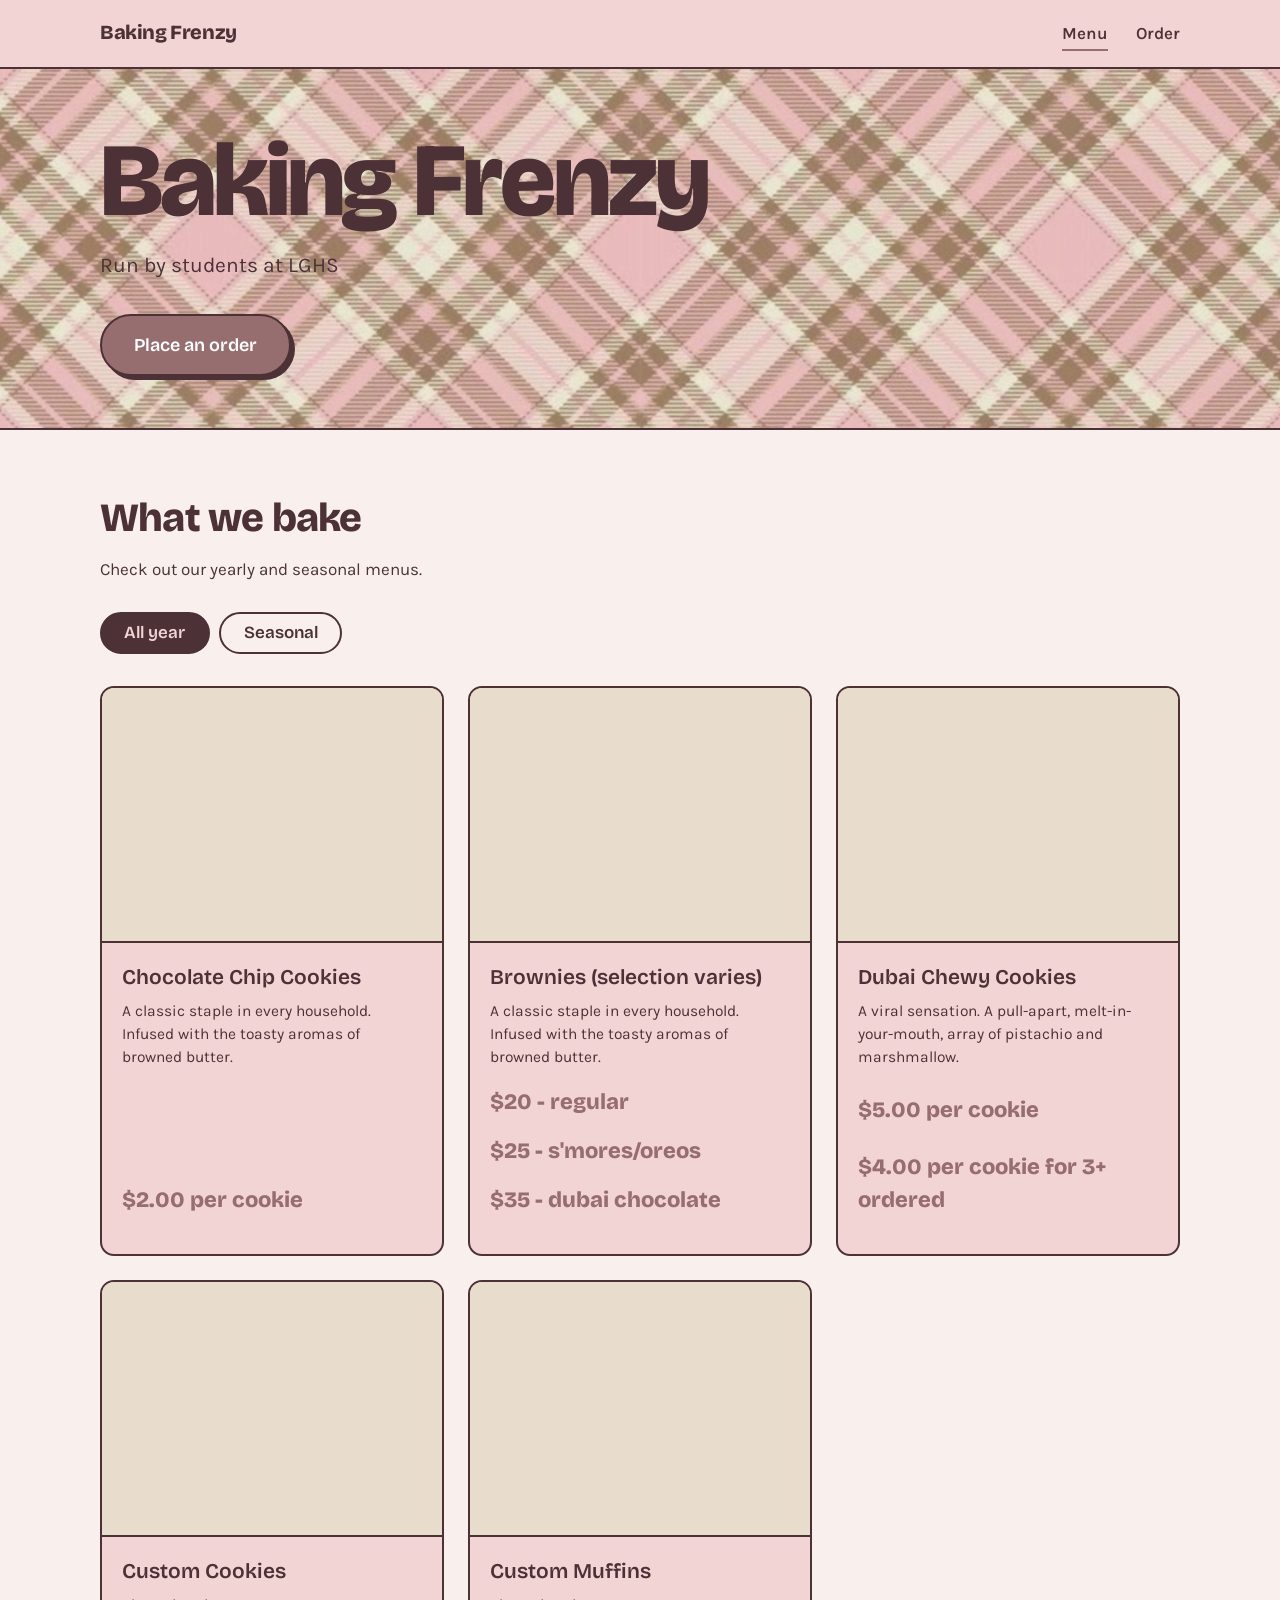
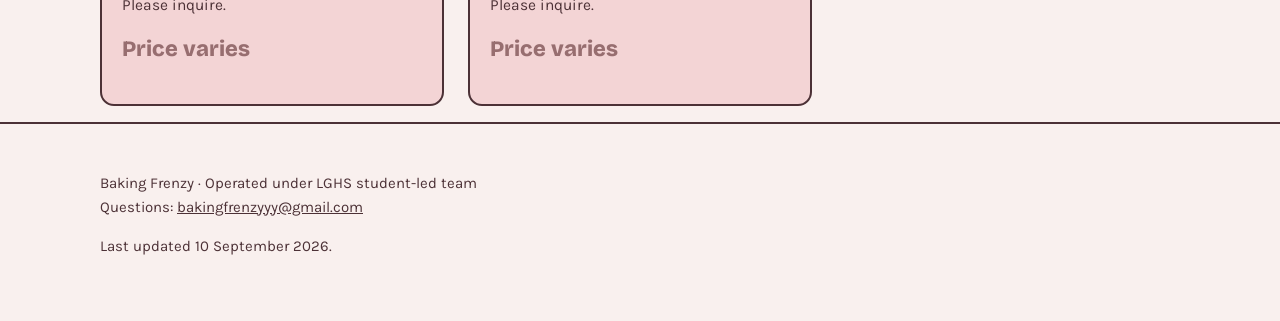
==== commit a7de75ea: "Rebuild menu from items.csv" ====
--- a/index.html
+++ b/index.html
@@ -1,178 +1,179 @@
-<!DOCTYPE html>
-<html lang="en">
-<head>
-<meta charset="utf-8">
-<meta name="viewport" content="width=device-width, initial-scale=1">
-
-<!-- EDIT THIS -->
-<title>Baking Frenzy</title>
-<meta name="description" content="">
-
-<link rel="preconnect" href="https://fonts.googleapis.com">
-<link rel="preconnect" href="https://fonts.gstatic.com" crossorigin>
-<link href="https://fonts.googleapis.com/css2?family=Bricolage+Grotesque:opsz,wght@12..96,600;12..96,800&family=Karla:ital,wght@0,400;0,600;1,400&display=swap" rel="stylesheet">
-<link rel="stylesheet" href="styles.css">
-</head>
-
-<body>
-
-<nav class="nav">
-  <div class="wrap">
-    <a class="shopname" href="index.html">Baking Frenzy</a>
-    <a class="link here" href="index.html">Menu</a>
-    <a class="link" href="order.html">Order</a>
-  </div>
-</nav>
-
-<header class="hero">
-  <div class="wrap">
-    <!-- EDIT THIS -->
-    <h1>Baking Frenzy</h1>
-    <p>Run by students at LGHS</p>
-    <a class="order-btn" href="order.html">Place an order</a>
-  </div>
-</header>
-
-<main>
-  <section class="menu">
-    <div class="wrap">
-      <h2>What we bake</h2>
-      <p class="section-note">Check out our yearly and seasonal menus.</p>
-
-      <div class="tablist" role="tablist" aria-label="Menu sections">
-        <button class="tab" role="tab" id="tab-always" aria-controls="panel-always" aria-selected="true">All year</button>
-        <button class="tab" role="tab" id="tab-seasonal" aria-controls="panel-seasonal" aria-selected="false">Seasonal</button>
-      </div>
-
-      <section class="panel" id="panel-always" role="tabpanel" aria-labelledby="tab-always" tabindex="0">
-        <div class="grid">
-          <article class="item">
-            <div class="photo" style="background-image: url('images/cookies.jpg')"></div>
-            <div class="text">
-              <h3>Chocolate Chip Cookies</h3>
-              <p>A classic staple in every household. Infused with the toasty aromas of browned butter.</p>
-              <p class="price">$2.00 per cookie</p>
-            </div>
-          </article>
-          <article class="item">
-            <div class="photo" style="background-image: url('images/brownies.jpg')"></div>
-            <div class="text">
-              <h3>Brownies (selection varies)</h3>
-              <p>A cozy twist on your favorite chocolate delight. Served in 8x8 boxes.</p>
-              <p class="price">$20 - reg</p>
-              <p class="price">$25 - s'mores/oreos</p>
-              <p class="price">$35 - dubai chocolate</p>
-            </div>
-          </article>
-          <article class="item">
-            <div class="photo" style="background-image: url('images/lemon-bars.jpg')"></div>
-            <div class="text">
-              <h3>Dubai Chewy Cookies</h3>
-              <p>A viral sensation. A pull-apart, melt-in-your-mouth, array of pistachio and marshmallow.</p>
-              <p class="price">$5.00 per cookie</p>
-              <p class="price">$4.00 per cookie for 3+ ordered</p>
-            </div>
-          </article>
-          <article class="item">
-            <div class="photo" style="background-image: url('images/banana-bread.jpg')"></div>
-            <div class="text">
-              <h3>Custom Cookies</h3>
-              <p>Please inquire.</p>
-              <p class="price">Price varies</p>
-            </div>
-          </article>
-          <article class="item">
-            <div class="photo" style="background-image: url('images/cinnamon-rolls.jpg')"></div>
-            <div class="text">
-              <h3>Custom Muffins</h3>
-              <p>Please inquire.</p>
-              <p class="price">Price varies</p>
-            </div>
-          </article>
-      </section>
-
-      <section class="panel" id="panel-seasonal" role="tabpanel" aria-labelledby="tab-seasonal" tabindex="0" hidden>
-        <p class="window-note">Available until November 21st.</p>
-        <div class="grid">
-          <article class="item">
-            <div class="photo" style="background-image: url('images/pumpkin-loaf.jpg')"></div>
-            <div class="text">
-              <h3>Coffee Cake Muffins</h3>
-              <p>The ultimate comfort food, topped with iced cinnamon streusel.</p>
-              <p class="price">$2.60 per muffin</p>
-            </div>
-          </article>
-          <article class="item">
-            <div class="photo" style="background-image: url('images/gingerbread.jpg')"></div>
-            <div class="text">
-              <h3>Apple Crumble Muffins</h3>
-              <p>Warm and cozy, topped with iced cinnamon streusel.</p>
-              <p class="price">$3.20 per muffin</p>
-            </div>
-          </article>
-          <article class="item">
-            <div class="photo" style="background-image: url('images/apple-hand-pies.jpg')"></div>
-            <div class="text">
-              <h3>Pumpkin Pie Cookies</h3>
-              <p>Pumpkin pie in a cookie.</p>
-              <p class="price">$2.80 per cookie</p>
-            </div>
-          </article>
-          <article class="item">
-            <div class="photo" style="background-image: url('images/cookies.jpg')"></div>
-            <div class="text">
-              <h3>Maple-Infused Chocolate Chip Cookies</h3>
-              <p>An autumnal twist on a classic chocolate chip cookie.</p>
-              <p class="price">$2.25 per cookie</p>
-            </div>
-          </article>
-        </div>
-      </section>
-
-    </div>
-  </section>
-</main>
-
-<footer>
-  <div class="wrap">
-    <!-- EDIT THIS -->
-    <p>Baking Frenzy · Operated under LGHS student-led team<br>
-    Questions: <a href="mailto:bakingfrenzyyy@gmail.com">bakingfrenzyyy@gmail.com</a></p>
-    <p>Last updated 09 September 2026.</p>
-  </div>
-</footer>
-
-<script>
-/* Tab switching. Works for any number of tabs. */
-const tabs = Array.from(document.querySelectorAll('.tab'));
-
-function showTab(tab) {
-  tabs.forEach(t => {
-    const isChosen = t === tab;
-    t.setAttribute('aria-selected', isChosen);
-    document.getElementById(t.getAttribute('aria-controls')).hidden = !isChosen;
-  });
-}
-
-tabs.forEach(tab => {
-  tab.addEventListener('click', () => {
-    showTab(tab);
-    history.replaceState(null, '', '#' + tab.id.replace('tab-', ''));
-  });
-});
-
-document.querySelector('.tablist').addEventListener('keydown', e => {
-  const i = tabs.indexOf(document.activeElement);
-  if (i === -1) return;
-  let next;
-  if (e.key === 'ArrowRight') next = tabs[(i + 1) % tabs.length];
-  if (e.key === 'ArrowLeft')  next = tabs[(i - 1 + tabs.length) % tabs.length];
-  if (next) { next.focus(); showTab(next); e.preventDefault(); }
-});
-
-const fromLink = document.getElementById('tab-' + location.hash.slice(1));
-if (fromLink) showTab(fromLink);
-</script>
-
-</body>
-</html>
+<!DOCTYPE html>
+<html lang="en">
+<head>
+<meta charset="utf-8">
+<meta name="viewport" content="width=device-width, initial-scale=1">
+
+<!-- EDIT THIS -->
+<title>Baking Frenzy</title>
+<meta name="description" content="Baking Frenzy is a student-run business at LGHS. Cookies, brownies, seasonal desserts, and more, made to order.">
+
+<link rel="preconnect" href="https://fonts.googleapis.com">
+<link rel="preconnect" href="https://fonts.gstatic.com" crossorigin>
+<link href="https://fonts.googleapis.com/css2?family=Bricolage+Grotesque:opsz,wght@12..96,600;12..96,800&family=Karla:ital,wght@0,400;0,600;1,400&display=swap" rel="stylesheet">
+<link rel="stylesheet" href="styles.css">
+</head>
+
+<body>
+
+<nav class="nav">
+  <div class="wrap">
+    <a class="shopname" href="index.html">Baking Frenzy</a>
+    <a class="link here" href="index.html">Menu</a>
+    <a class="link" href="order.html">Order</a>
+  </div>
+</nav>
+
+<header class="hero">
+  <div class="wrap">
+    <!-- EDIT THIS -->
+    <h1>Baking Frenzy</h1>
+    <p>Run by students at LGHS</p>
+    <a class="order-btn" href="order.html">Place an order</a>
+  </div>
+</header>
+
+<main>
+  <section class="menu">
+    <div class="wrap">
+      <h2>What we bake</h2>
+      <p class="section-note">Check out our yearly and seasonal menus.</p>
+
+      <div class="tablist" role="tablist" aria-label="Menu sections">
+        <button class="tab" role="tab" id="tab-always" aria-controls="panel-always" aria-selected="true">All year</button>
+        <button class="tab" role="tab" id="tab-seasonal" aria-controls="panel-seasonal" aria-selected="false">Seasonal</button>
+      </div>
+
+      <section class="panel" id="panel-always" role="tabpanel" aria-labelledby="tab-always" tabindex="0">
+        <div class="grid">
+          <article class="item">
+            <div class="photo" style="background-image: url('images/cookies.jpg')"></div>
+            <div class="text">
+              <h3>Chocolate Chip Cookies</h3>
+              <p>A classic staple in every household. Infused with the toasty aromas of browned butter.</p>
+              <p class="price">$2.00 per cookie</p>
+            </div>
+          </article>
+          <article class="item">
+            <div class="photo" style="background-image: url('images/brownies.jpg')"></div>
+            <div class="text">
+              <h3>Brownies (selection varies)</h3>
+              <p>A classic staple in every household. Infused with the toasty aromas of browned butter.</p>
+              <p class="price">$20 - regular</p>
+              <p class="price">$25 - s&#x27;mores/oreos</p>
+              <p class="price">$35 - dubai chocolate</p>
+            </div>
+          </article>
+          <article class="item">
+            <div class="photo" style="background-image: url('images/dubai.jpg')"></div>
+            <div class="text">
+              <h3>Dubai Chewy Cookies</h3>
+              <p>A viral sensation. A pull-apart, melt-in-your-mouth, array of pistachio and marshmallow.</p>
+              <p class="price">$5.00 per cookie</p>
+              <p class="price">$4.00 per cookie for 3+ ordered</p>
+            </div>
+          </article>
+          <article class="item">
+            <div class="photo" style="background-image: url('images/customcookies.jpg')"></div>
+            <div class="text">
+              <h3>Custom Cookies</h3>
+              <p>Please inquire.</p>
+              <p class="price">Price varies</p>
+            </div>
+          </article>
+          <article class="item">
+            <div class="photo" style="background-image: url('images/custommuffins.jpg')"></div>
+            <div class="text">
+              <h3>Custom Muffins</h3>
+              <p>Please inquire.</p>
+              <p class="price">Price varies</p>
+            </div>
+          </article>
+        </div>
+      </section>
+        
+      <section class="panel" id="panel-seasonal" role="tabpanel" aria-labelledby="tab-seasonal" tabindex="0" hidden>
+        <p class="window-note">Available until November 21st.</p>
+        <div class="grid">
+          <article class="item">
+            <div class="photo" style="background-image: url('images/coffeemuffins.jpg')"></div>
+            <div class="text">
+              <h3>Coffee Cake Muffins</h3>
+              <p>The ultimate comfort food, topped with iced cinnamon streusel.</p>
+              <p class="price">$2.60 per muffin</p>
+            </div>
+          </article>
+          <article class="item">
+            <div class="photo" style="background-image: url('images/applemuffins.jpg')"></div>
+            <div class="text">
+              <h3>Apple Crumble Muffins</h3>
+              <p>Warm and cozy, topped with iced cinnamon streusel.</p>
+              <p class="price">$3.20 per muffin</p>
+            </div>
+          </article>
+          <article class="item">
+            <div class="photo" style="background-image: url('images/pumpkincookies.jpg')"></div>
+            <div class="text">
+              <h3>Pumpkin Pie Cookies</h3>
+              <p>Pumpkin pie in a cookie.</p>
+              <p class="price">$2.80 per cookie</p>
+            </div>
+          </article>
+          <article class="item">
+            <div class="photo" style="background-image: url('images/maplecookies.jpg')"></div>
+            <div class="text">
+              <h3>Maple-Infused Chocolate Chip Cookies</h3>
+              <p>An autumnal twist on a classic chocolate chip cookie.</p>
+              <p class="price">$2.25 per cookie</p>
+            </div>
+          </article>
+        </div>
+      </section>
+
+    </div>
+  </section>
+</main>
+
+<footer>
+  <div class="wrap">
+    <!-- EDIT THIS -->
+    <p>Baking Frenzy · Operated under LGHS student-led team<br>
+    Questions: <a href="mailto:bakingfrenzyyy@gmail.com">bakingfrenzyyy@gmail.com</a></p>
+    <p>Last updated 10 September 2026.</p>
+  </div>
+</footer>
+
+<script>
+/* Tab switching. Works for any number of tabs. */
+const tabs = Array.from(document.querySelectorAll('.tab'));
+
+function showTab(tab) {
+  tabs.forEach(t => {
+    const isChosen = t === tab;
+    t.setAttribute('aria-selected', isChosen);
+    document.getElementById(t.getAttribute('aria-controls')).hidden = !isChosen;
+  });
+}
+
+tabs.forEach(tab => {
+  tab.addEventListener('click', () => {
+    showTab(tab);
+    history.replaceState(null, '', '#' + tab.id.replace('tab-', ''));
+  });
+});
+
+document.querySelector('.tablist').addEventListener('keydown', e => {
+  const i = tabs.indexOf(document.activeElement);
+  if (i === -1) return;
+  let next;
+  if (e.key === 'ArrowRight') next = tabs[(i + 1) % tabs.length];
+  if (e.key === 'ArrowLeft')  next = tabs[(i - 1 + tabs.length) % tabs.length];
+  if (next) { next.focus(); showTab(next); e.preventDefault(); }
+});
+
+const fromLink = document.getElementById('tab-' + location.hash.slice(1));
+if (fromLink) showTab(fromLink);
+</script>
+
+</body>
+</html>
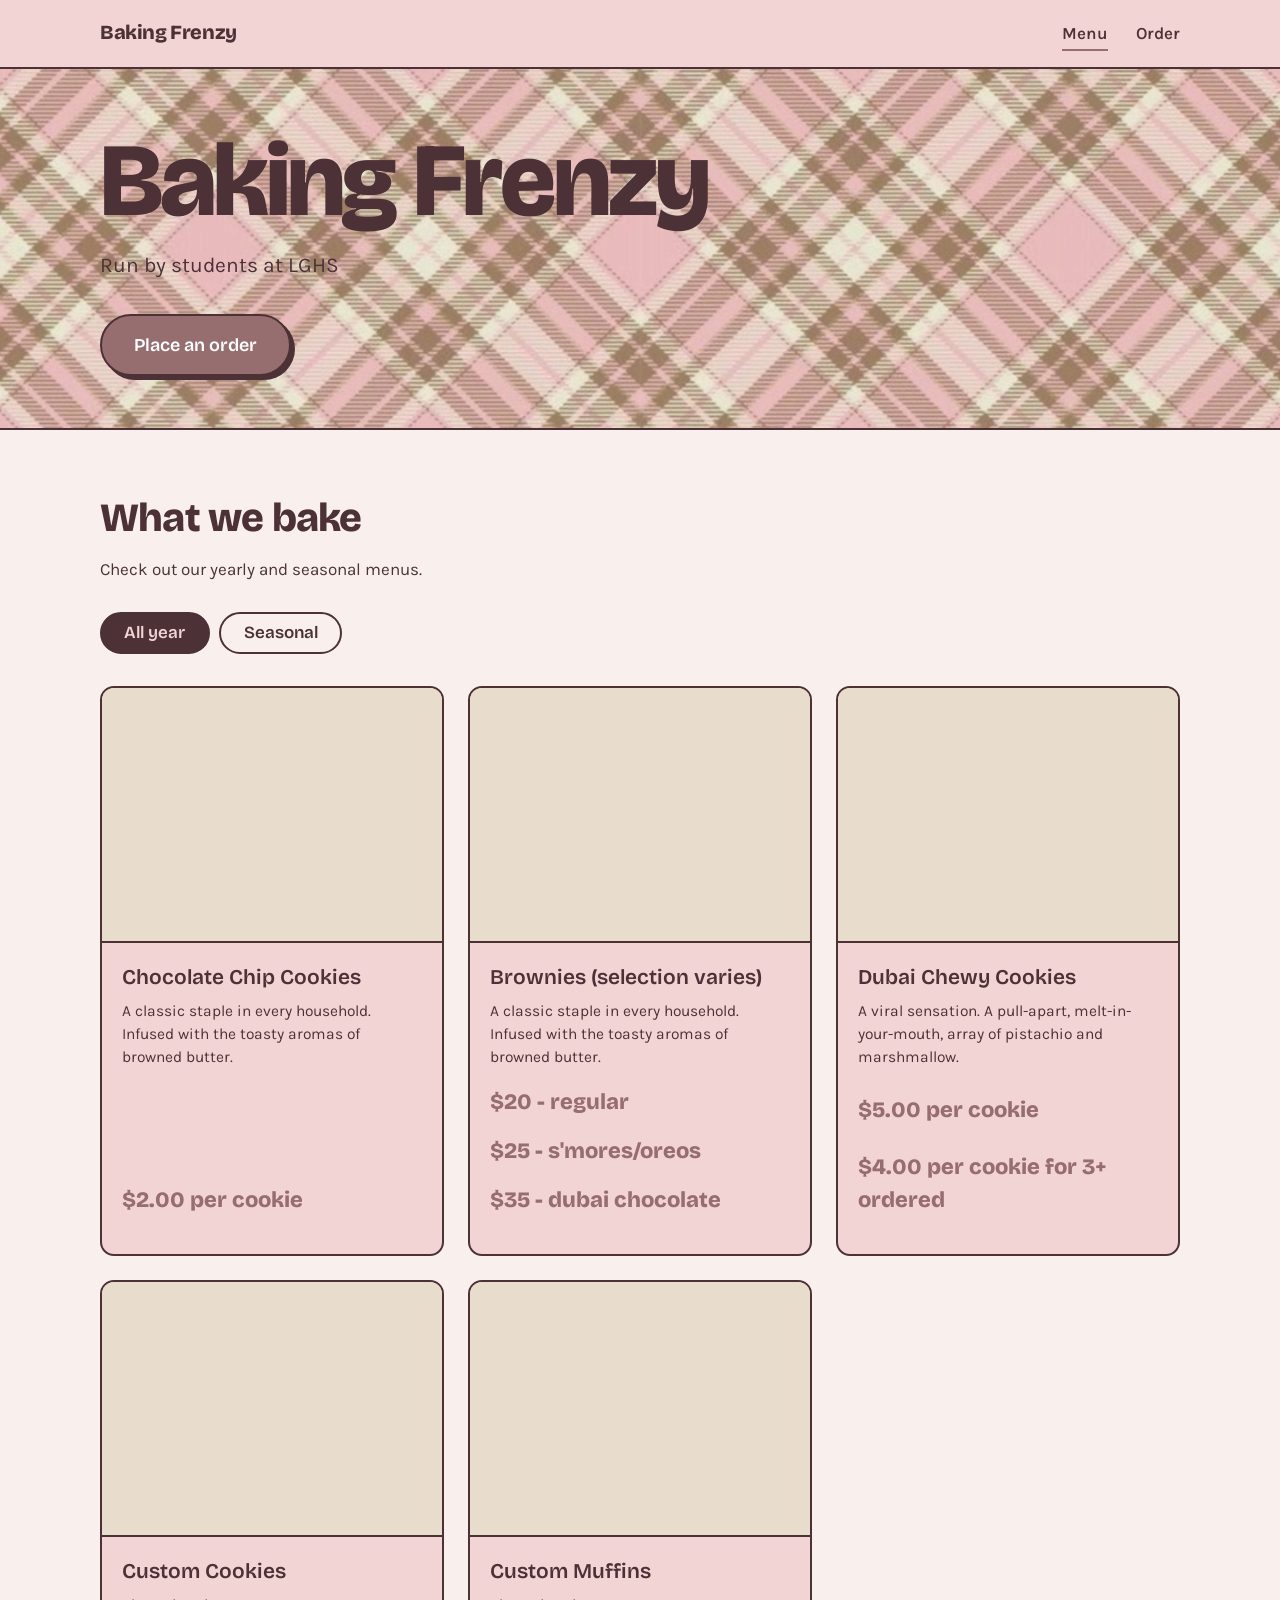
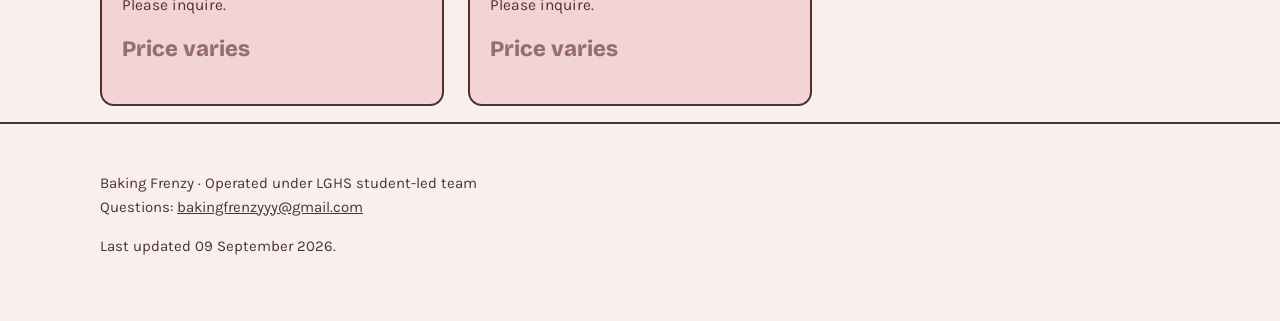
==== commit b5addd0c: "Rebuild menu from items.csv" ====
--- a/index.html
+++ b/index.html
@@ -139,7 +139,7 @@
     <!-- EDIT THIS -->
     <p>Baking Frenzy · Operated under LGHS student-led team<br>
     Questions: <a href="mailto:bakingfrenzyyy@gmail.com">bakingfrenzyyy@gmail.com</a></p>
-    <p>Last updated 10 September 2026.</p>
+    <p>Last updated 09 September 2026.</p>
   </div>
 </footer>
 
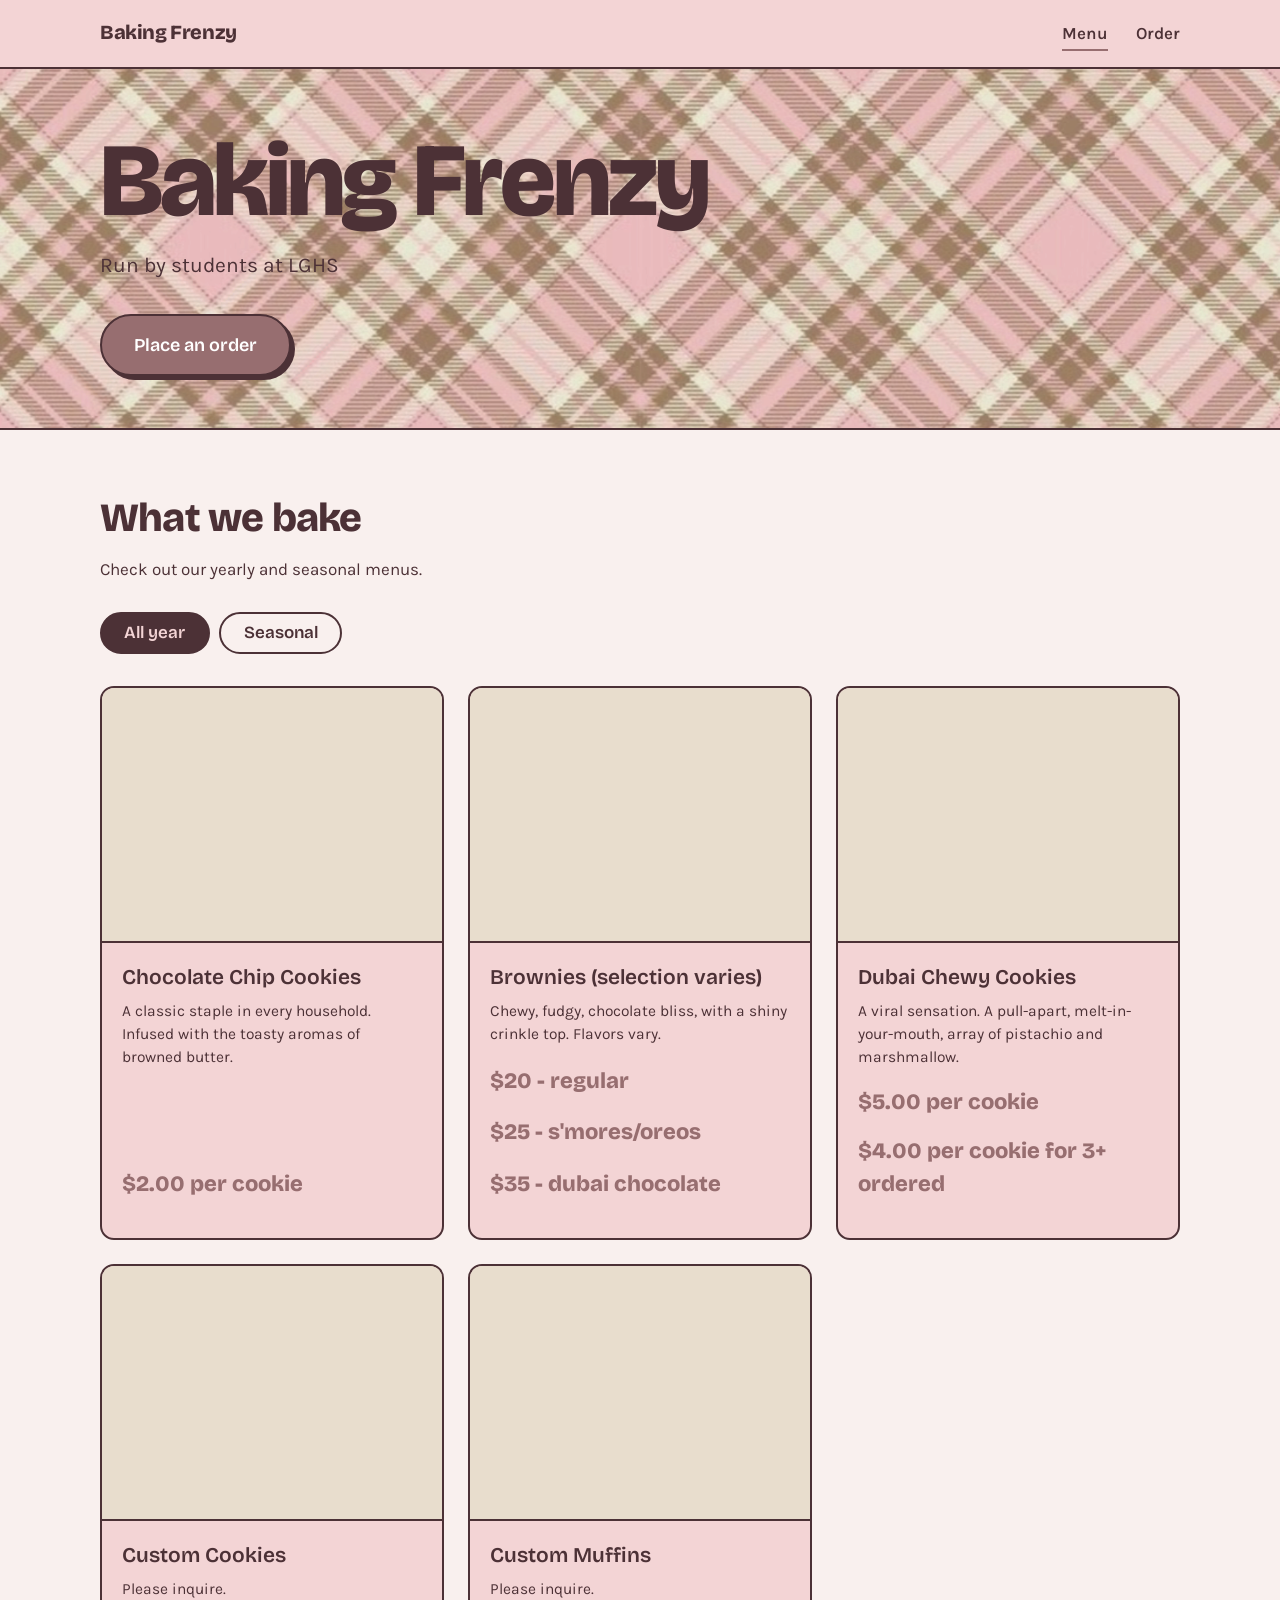
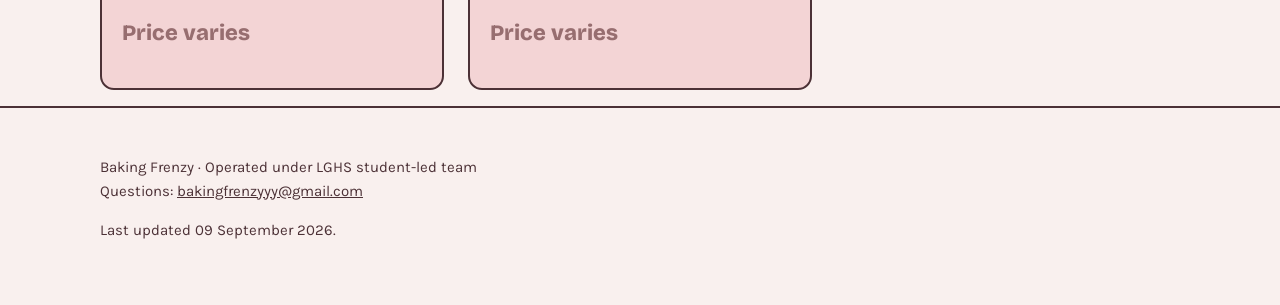
==== commit 47595e27: "Update description of brownies in index.html" ====
--- a/index.html
+++ b/index.html
@@ -58,7 +58,7 @@
             <div class="photo" style="background-image: url('images/brownies.jpg')"></div>
             <div class="text">
               <h3>Brownies (selection varies)</h3>
-              <p>A classic staple in every household. Infused with the toasty aromas of browned butter.</p>
+              <p>Chewy, fudgy, chocolate bliss, with a shiny crinkle top. Flavors vary.</p>
               <p class="price">$20 - regular</p>
               <p class="price">$25 - s&#x27;mores/oreos</p>
               <p class="price">$35 - dubai chocolate</p>
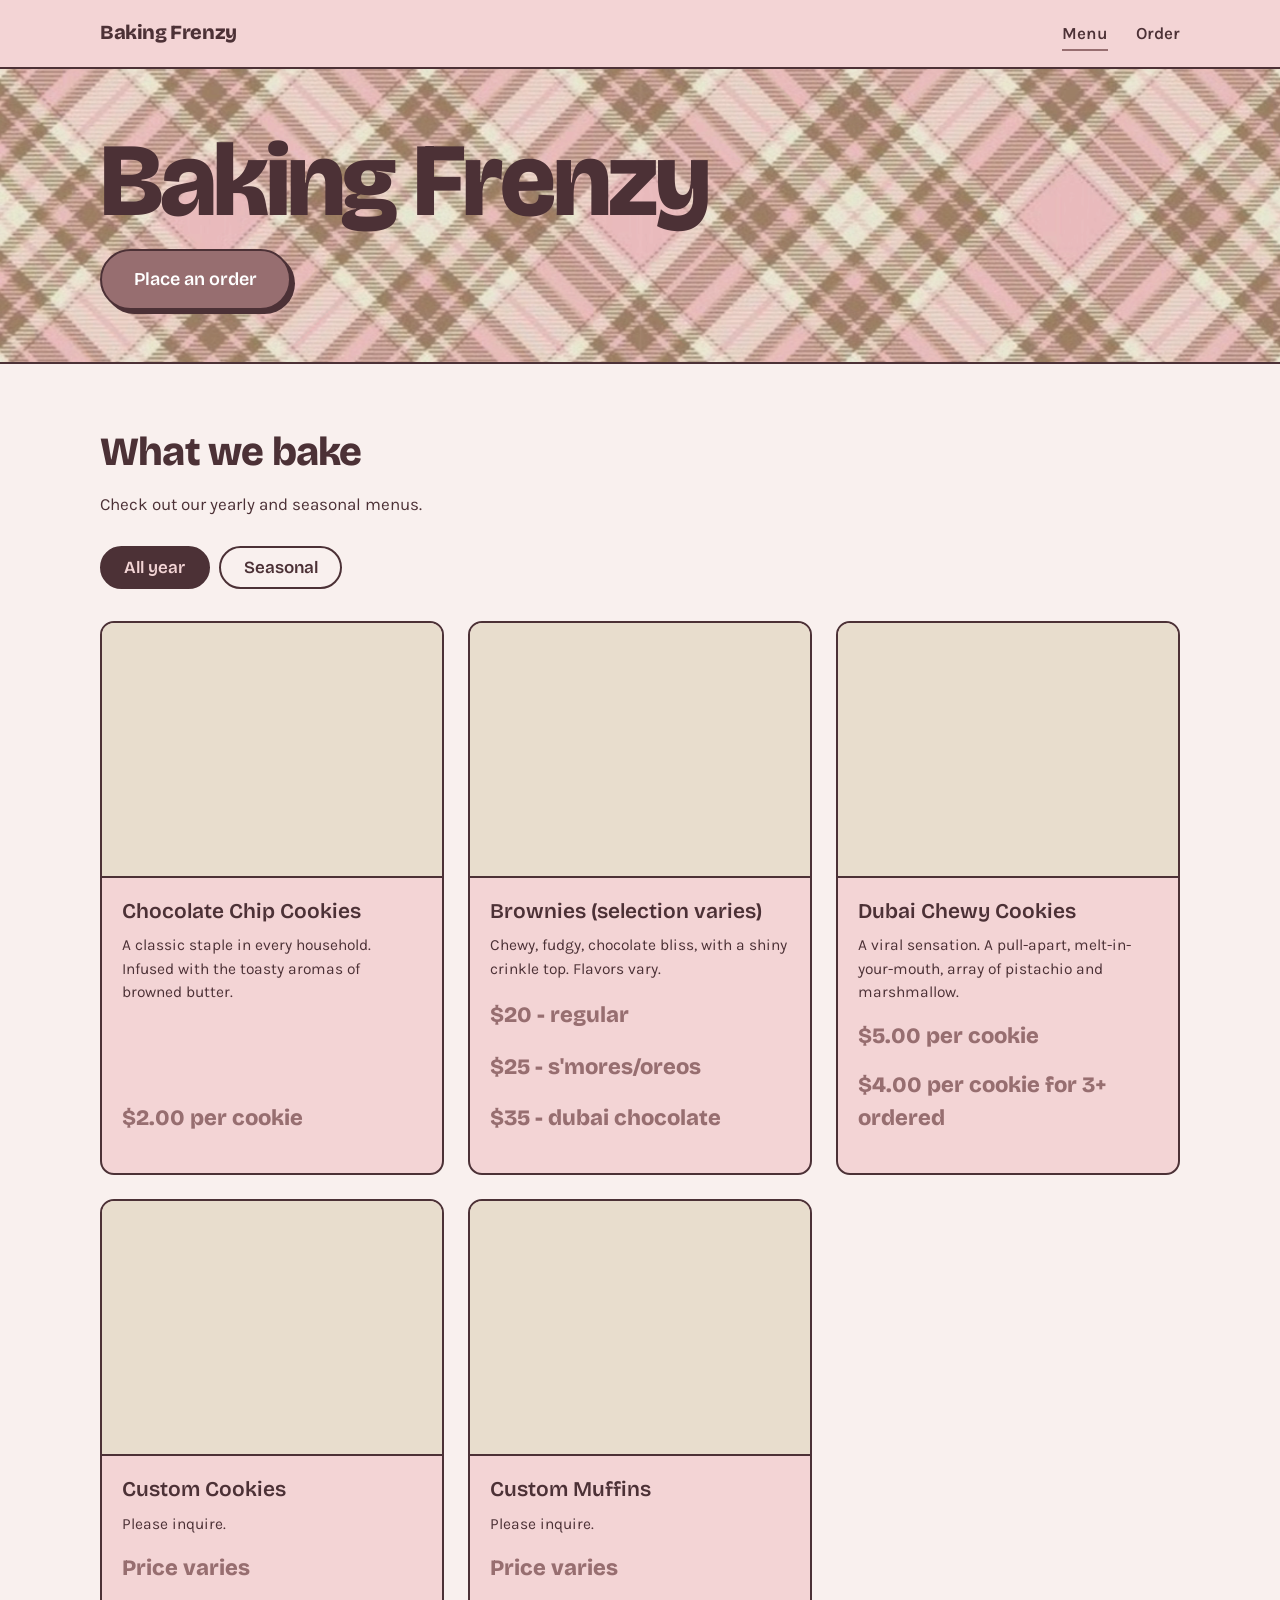
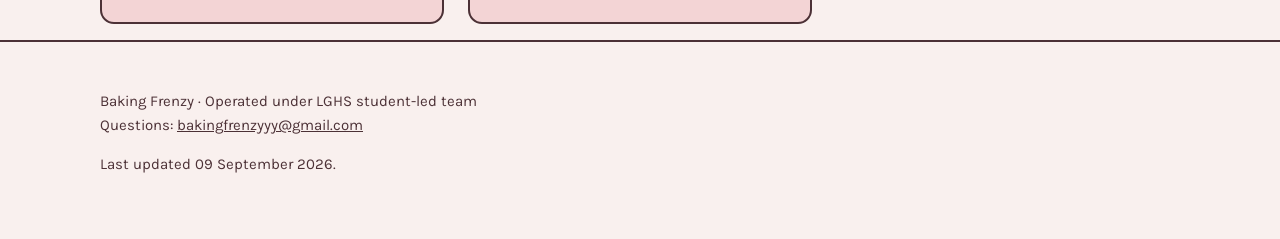
==== commit 1c17e2ea: "Rebuild menu from items.csv" ====
--- a/index.html
+++ b/index.html
@@ -28,7 +28,6 @@
   <div class="wrap">
     <!-- EDIT THIS -->
     <h1>Baking Frenzy</h1>
-    <p>Run by students at LGHS</p>
     <a class="order-btn" href="order.html">Place an order</a>
   </div>
 </header>
